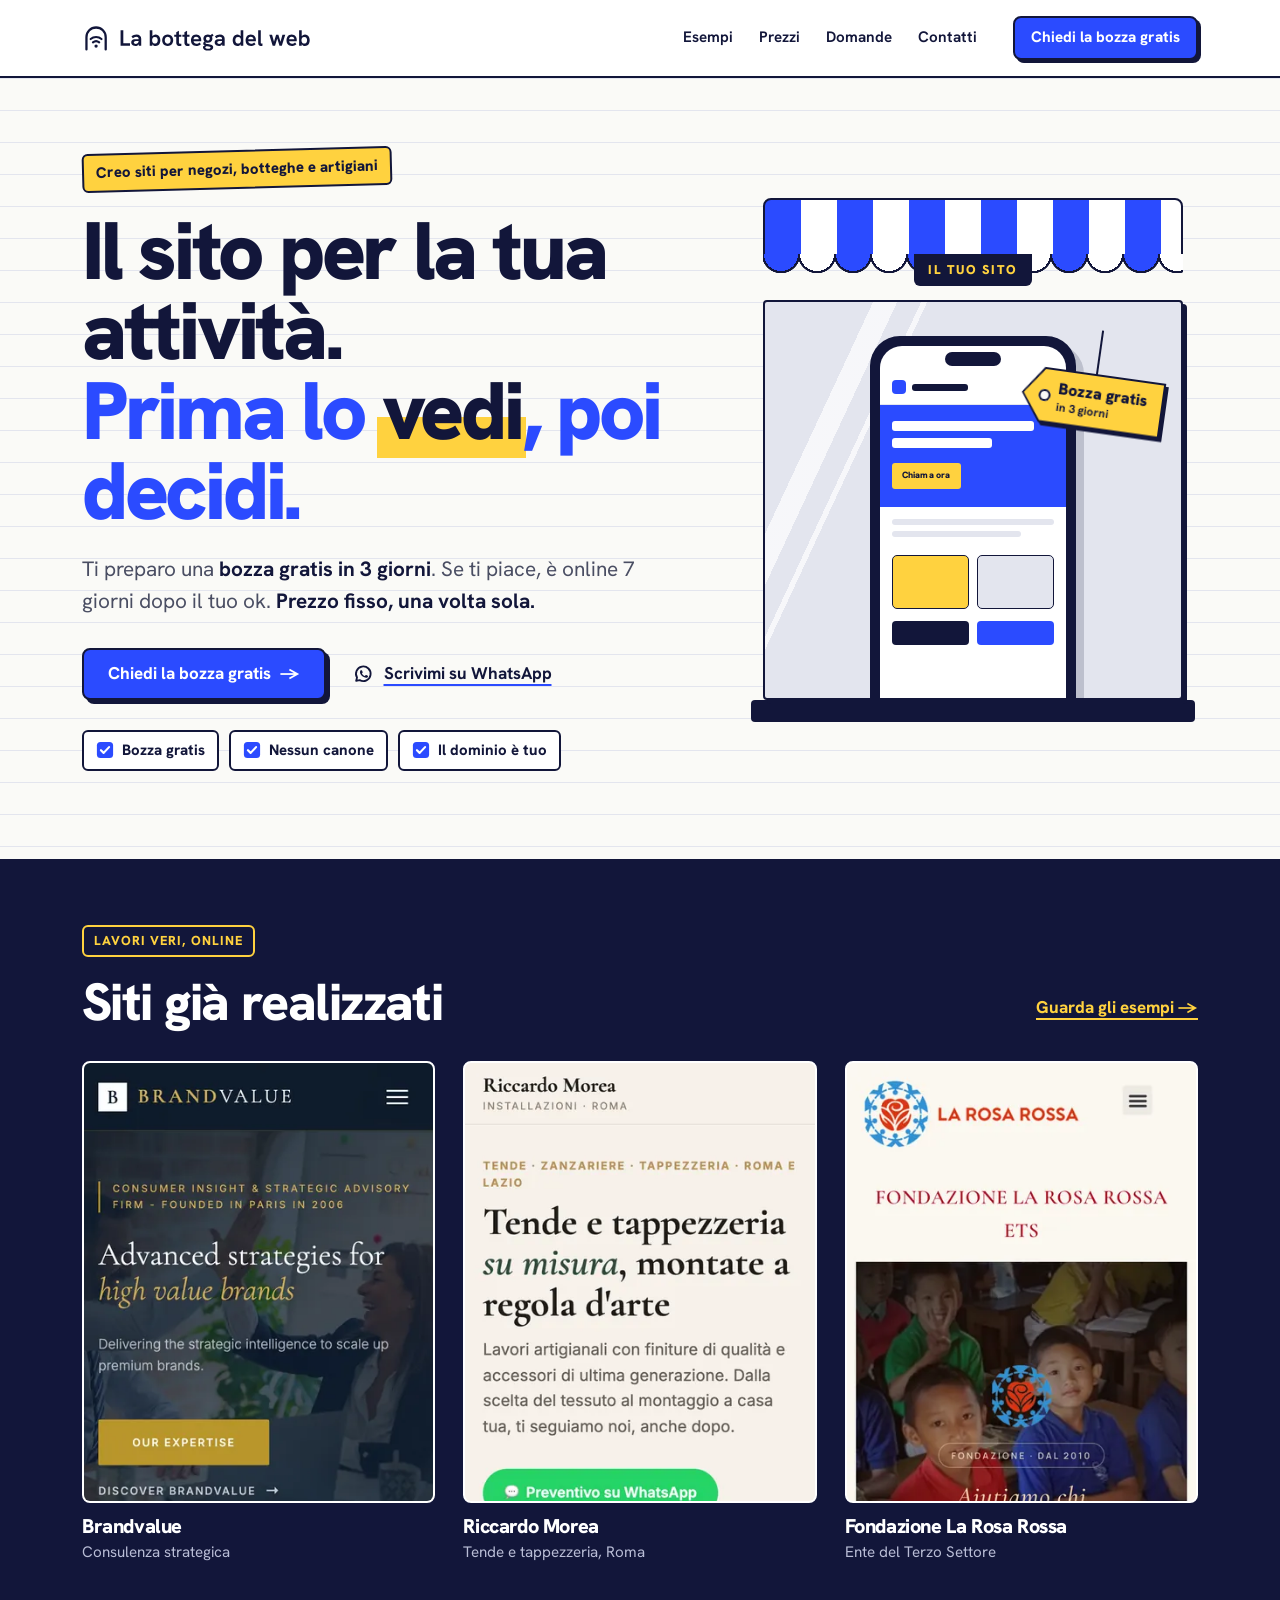
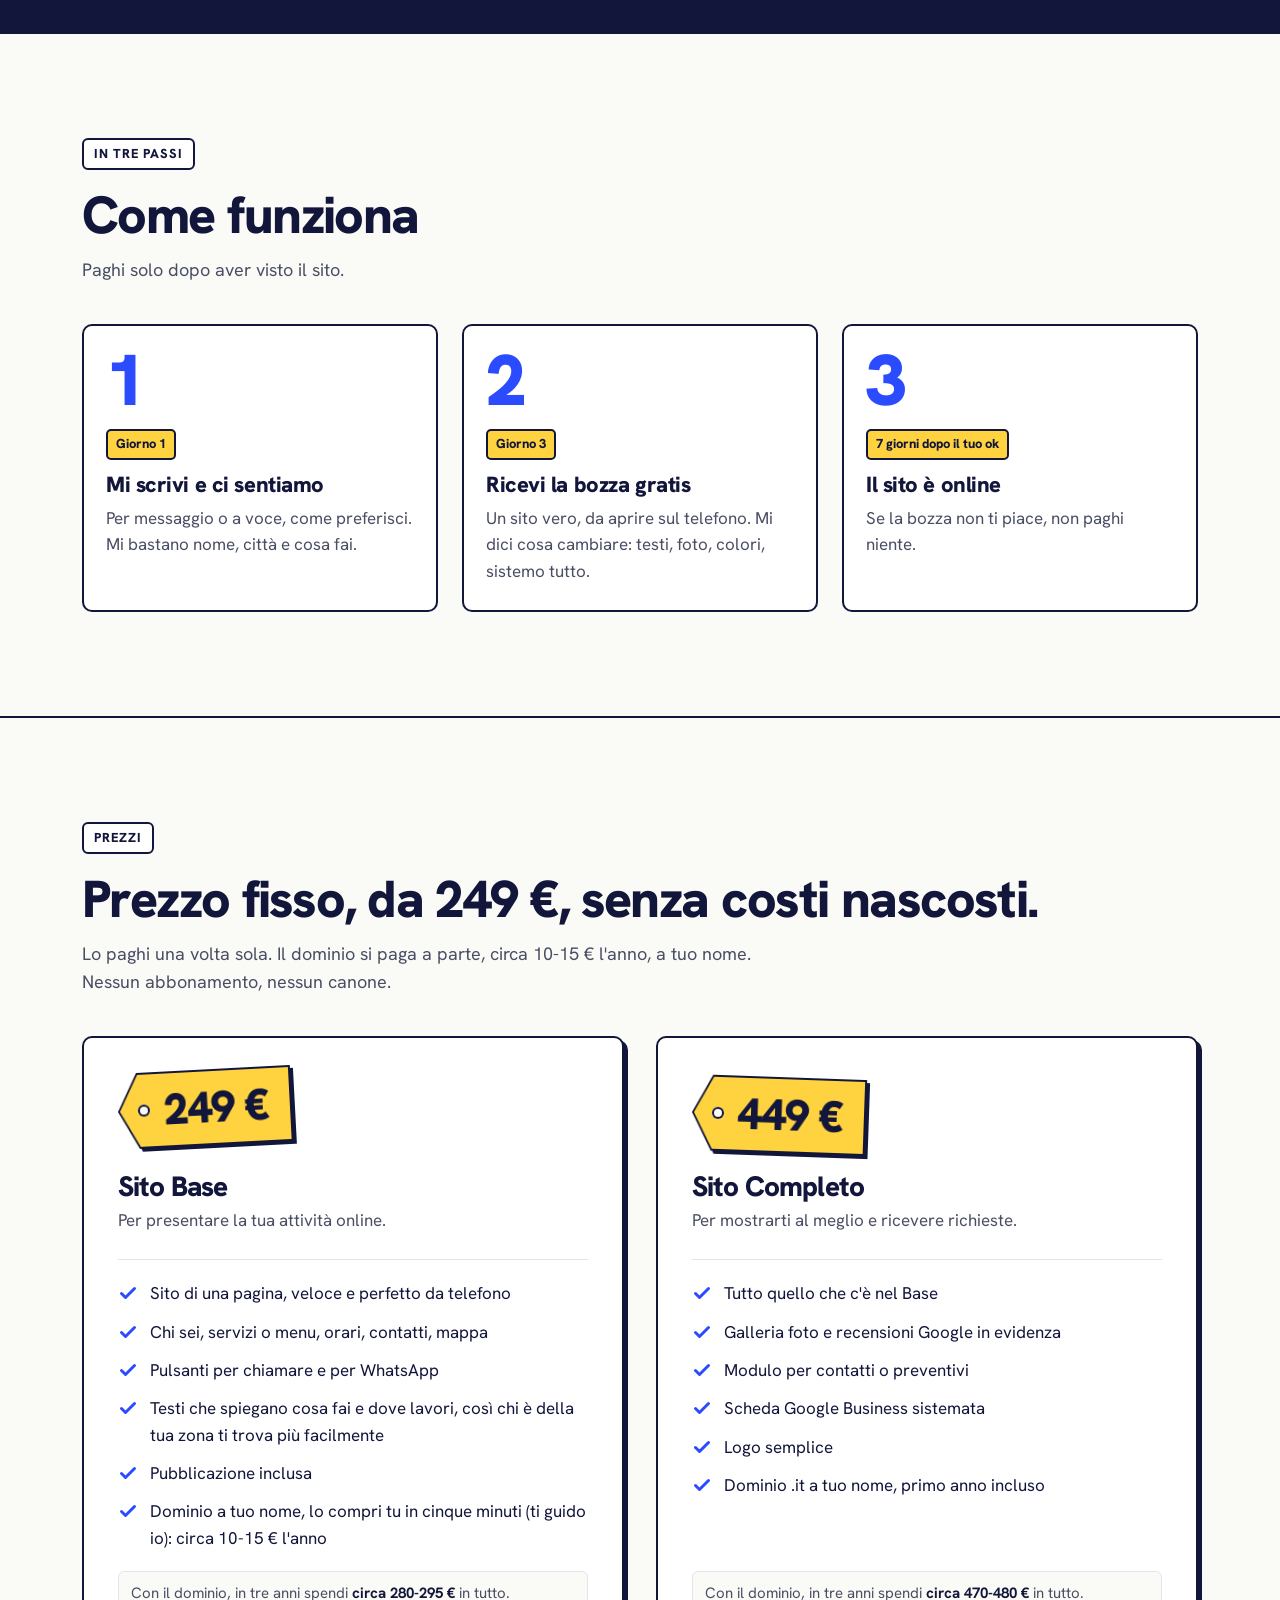
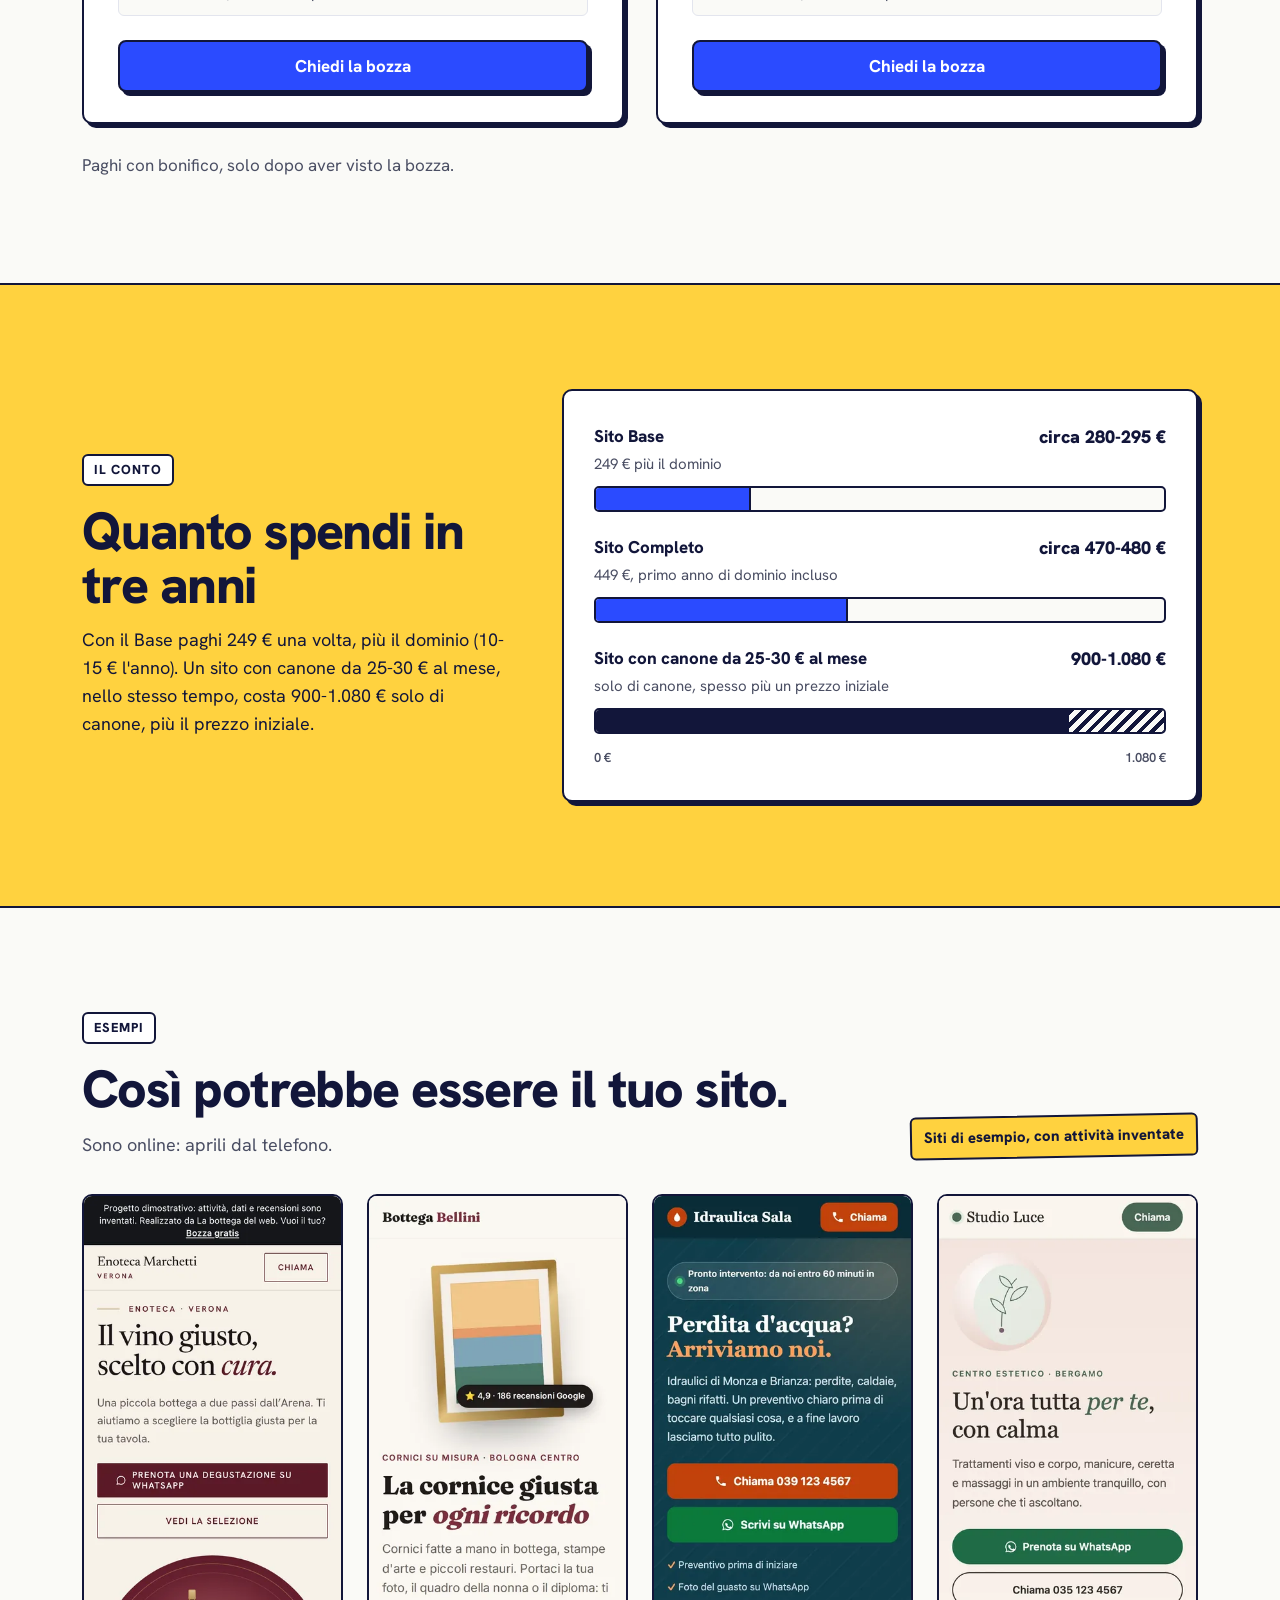
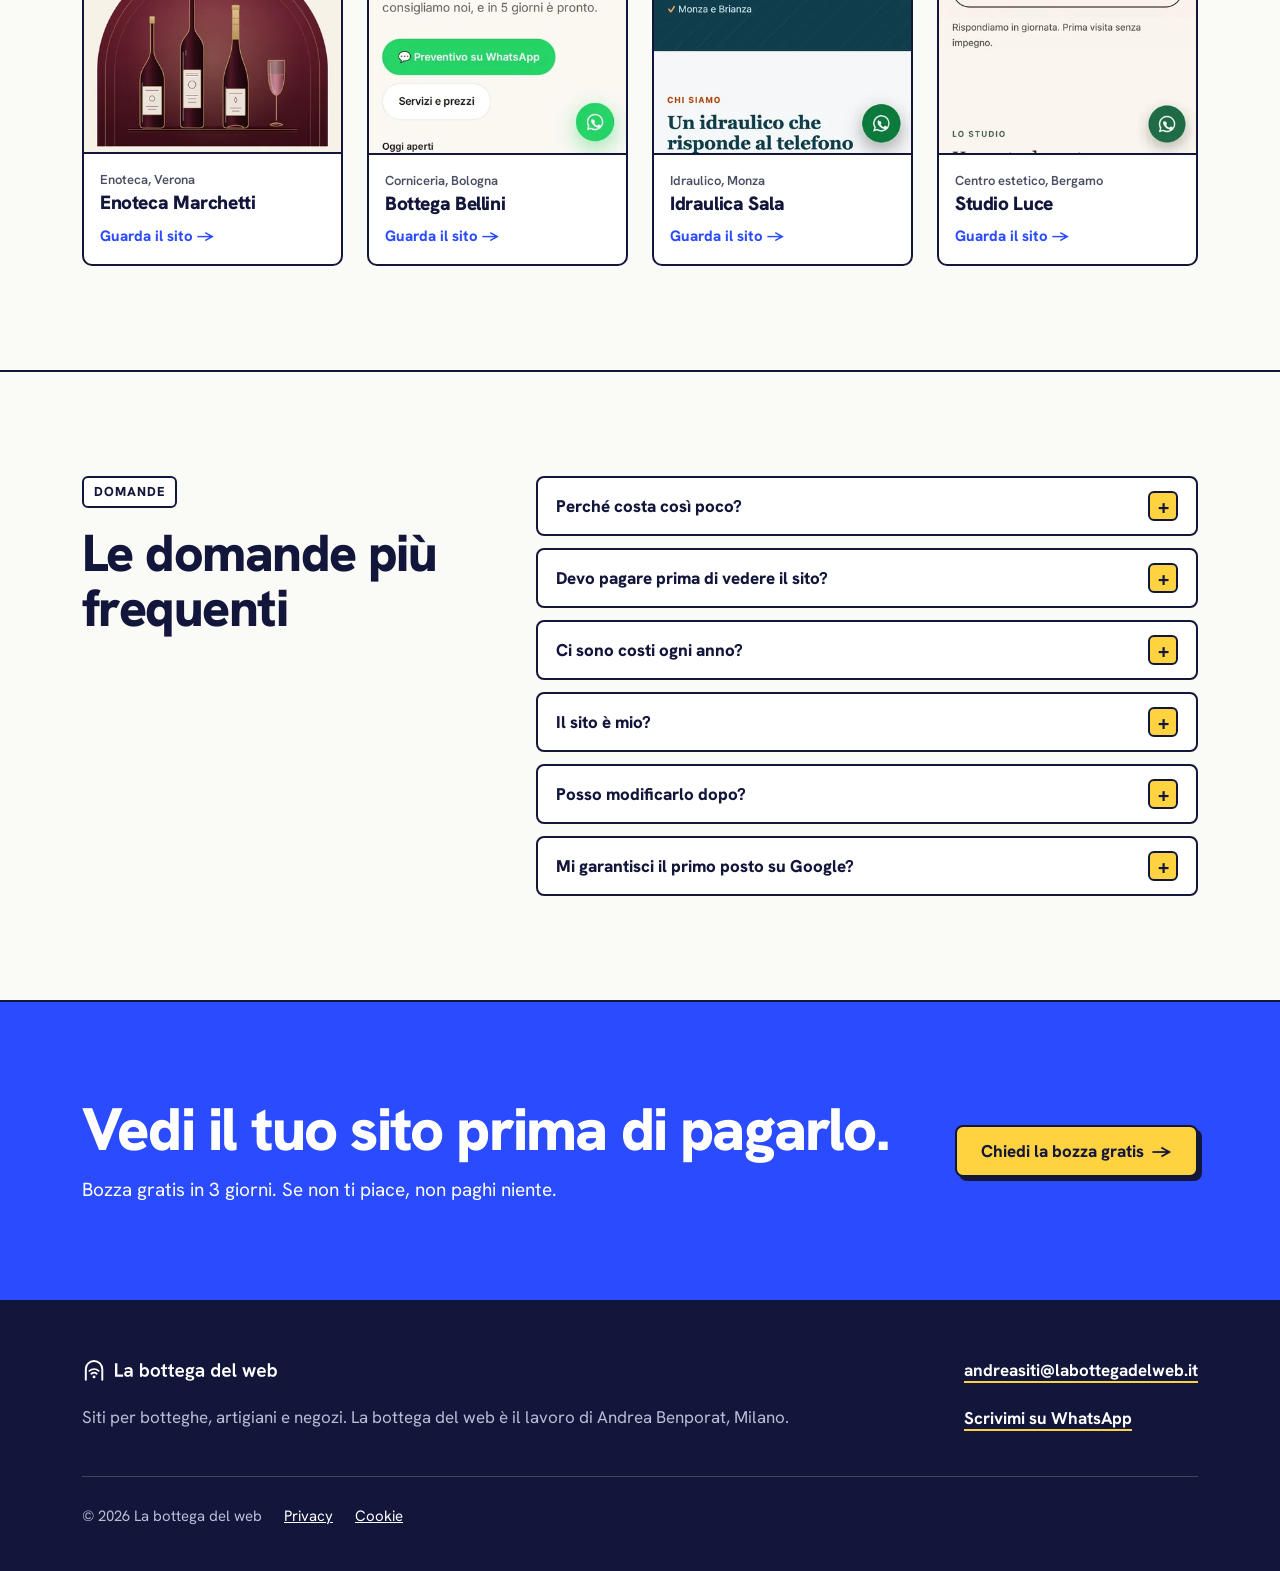
==== index.html @ 2171a69f "Bozza nuova grafica" ====
<!doctype html>
<html lang="it">
<head>
<meta charset="utf-8">
<meta name="viewport" content="width=device-width, initial-scale=1">
<title>La bottega del web — bozza nuova grafica</title>
<meta name="robots" content="noindex, nofollow">
<meta name="description" content="Un sito semplice per la tua attività. Bozza gratis in 3 giorni, prezzo fisso, nessun abbonamento. Lo vedi prima di pagare.">
<meta name="theme-color" content="#12163A">
<link rel="icon" href="img/favicon.svg" type="image/svg+xml">
<link rel="preload" href="assets/font/HankenGrotesk-var.woff2" as="font" type="font/woff2" crossorigin>
<!-- ANALYTICS: qui va lo script di Cloudflare Web Analytics (token da creare nel pannello Cloudflare) -->
<style>
@font-face{font-family:"Hanken Grotesk";src:url("assets/font/HankenGrotesk-var.woff2") format("woff2");font-weight:100 900;font-style:normal;font-display:swap}
:root{
  --carta:#FAFAF7;
  --bianco:#FFFFFF;
  --inchiostro:#12163A;
  --cobalto:#2B4BFF;
  --giallo:#FFD23F;
  --grigio:#4A4E63;
  --linee:#E3E5EE;
  --su-scuro:#B9BDD6;
  --r:8px;
  --bordo:2px solid var(--inchiostro);
  --ombra:4px 4px 0 var(--inchiostro);
  --gutter:16px;
}
*,*::before,*::after{box-sizing:border-box}
html{-webkit-text-size-adjust:100%;scroll-behavior:smooth;scroll-padding-top:120px}
body{margin:0;background:var(--carta);color:var(--inchiostro);font-family:"Hanken Grotesk",system-ui,-apple-system,"Segoe UI",Roboto,Arial,sans-serif;font-size:1.0625rem;line-height:1.55;overflow-wrap:break-word}
img{max-width:100%;display:block;height:auto}
a{color:inherit}
h1,h2,h3{margin:0;line-height:1.04;letter-spacing:-.03em;font-weight:850}
p{margin:0}
.wrap{max-width:1180px;margin:0 auto;padding:0 var(--gutter)}
@media (min-width:768px){:root{--gutter:32px}}
:focus-visible{outline:3px solid var(--cobalto);outline-offset:3px;border-radius:4px}
.scuro :focus-visible,.cobalto :focus-visible,.piede :focus-visible{outline-color:var(--giallo)}
.sr{position:absolute;width:1px;height:1px;padding:0;margin:-1px;overflow:hidden;clip:rect(0 0 0 0);white-space:nowrap;border:0}
.skip{position:absolute;left:-999px;top:8px;background:var(--inchiostro);color:var(--bianco);padding:10px 14px;z-index:20;border-radius:var(--r)}
.skip:focus{left:8px}

/* Pulsanti */
.btn{display:inline-flex;align-items:center;justify-content:center;gap:.5em;min-height:52px;padding:0 24px;border:var(--bordo);border-radius:var(--r);background:var(--cobalto);color:var(--bianco);font:inherit;font-weight:750;font-size:1.0625rem;text-decoration:none;box-shadow:var(--ombra);transition:transform .12s ease,box-shadow .12s ease;white-space:nowrap}
.btn:hover{transform:translate(-2px,-2px);box-shadow:6px 6px 0 var(--inchiostro)}
.btn:active{transform:translate(3px,3px);box-shadow:1px 1px 0 var(--inchiostro)}
.btn-giallo{background:var(--giallo);color:var(--inchiostro)}
.btn-pieno{width:100%}
.btn-piccolo{min-height:44px;padding:0 16px;font-size:.95rem;box-shadow:3px 3px 0 var(--inchiostro)}
.freccia{font-weight:800}
.link-wa{display:inline-flex;align-items:center;gap:10px;min-height:48px;font-weight:700;text-decoration:underline;text-decoration-thickness:2px;text-underline-offset:5px;text-decoration-color:var(--cobalto)}
.link-wa:hover{text-decoration-color:var(--inchiostro)}
.ico-wa{width:22px;height:22px;flex:none}

/* Etichette sezione */
.et{display:inline-block;font-size:.8125rem;font-weight:800;letter-spacing:.08em;text-transform:uppercase;border:var(--bordo);border-radius:6px;padding:4px 10px;background:var(--bianco);margin-bottom:18px}
.scuro .et{background:transparent;border-color:var(--giallo);color:var(--giallo)}
.h2{font-size:clamp(2rem,4.6vw,3.25rem)}
.sub{margin-top:14px;color:var(--grigio);font-size:1.125rem;max-width:40em}
.sez{padding:72px 0}
@media (min-width:768px){.sez{padding:104px 0}}
.testa-sez{margin-bottom:40px}

/* Barra */
.barra{position:sticky;top:0;z-index:10;background:var(--bianco);border-bottom:var(--bordo)}
.barra-in{display:flex;align-items:center;gap:12px;min-height:64px}
.logo{display:inline-flex;align-items:center;flex:none;min-height:44px}
.logo img{height:22px;width:auto}
.voci{display:none}
.barra .btn{margin-left:auto}
.corto{display:inline}.lungo{display:none}
.voci-tel{display:flex;justify-content:space-between;border-top:1px solid var(--linee);padding:0 var(--gutter)}
.voci-tel a,.voci a{display:inline-flex;align-items:center;min-height:44px;text-decoration:none;font-weight:650;font-size:.95rem}
.voci-tel a:hover,.voci a:hover{text-decoration:underline;text-decoration-thickness:2px;text-underline-offset:5px}
@media (min-width:420px){.corto{display:none}.lungo{display:inline}}
@media (min-width:900px){
  .barra-in{min-height:76px;gap:28px}
  .logo img{height:28px}
  .voci{display:flex;gap:26px;margin-left:auto}
  .barra .btn{margin-left:8px}
  .voci-tel{display:none}
}

/* Hero */
.hero{padding:44px 0 64px;border-bottom:var(--bordo);background:
  linear-gradient(var(--linee) 1px,transparent 1px) 0 0/100% 32px,var(--carta)}
.hero-g{display:grid;gap:48px;align-items:center}
@media (min-width:960px){.hero{padding:72px 0 88px}.hero-g{grid-template-columns:1.15fr .85fr;gap:56px}}
.occhiello{display:inline-block;background:var(--giallo);border:var(--bordo);border-radius:6px;padding:6px 12px;font-weight:800;font-size:.9375rem;transform:rotate(-1.5deg);margin-bottom:22px}
.h1{font-size:clamp(2.6rem,7.4vw,5.1rem);font-weight:900;letter-spacing:-.04em;line-height:.98}
.h1 .riga{display:block}
.h1 .riga2{color:var(--cobalto)}
mark{background:linear-gradient(transparent 56%,var(--giallo) 56%,var(--giallo) 94%,transparent 94%);color:inherit;padding:0 .06em;margin:0 -.06em}
.riga2 mark{color:var(--inchiostro)}
.lead{margin-top:22px;font-size:clamp(1.125rem,1.9vw,1.3rem);color:var(--grigio);max-width:32em}
.lead b{color:var(--inchiostro)}
.azioni{display:flex;flex-wrap:wrap;align-items:center;gap:14px 26px;margin-top:30px}
.garanzie{list-style:none;margin:30px 0 0;padding:0;display:flex;flex-wrap:wrap;gap:10px}
.garanzie li{display:inline-flex;align-items:center;gap:8px;background:var(--bianco);border:var(--bordo);border-radius:6px;padding:7px 12px;font-weight:750;font-size:.9375rem}
.garanzie svg{width:18px;height:18px;flex:none}
@media (max-width:479px){.azioni .btn{width:100%}.azioni{gap:6px}}

/* Vetrina disegnata */
.vetrina{position:relative;max-width:420px;width:100%;margin:0 auto}
.tenda{position:relative;height:58px;border:var(--bordo);border-radius:var(--r) var(--r) 0 0;background:repeating-linear-gradient(90deg,var(--cobalto) 0 36px,var(--bianco) 36px 72px)}
.tenda::after{content:"";position:absolute;left:-2px;right:-2px;bottom:-20px;height:20px;background:
  radial-gradient(circle at 18px 0,var(--cobalto) 17px,var(--inchiostro) 17px 19px,transparent 19.5px) 0 0/72px 20px repeat-x,
  radial-gradient(circle at 54px 0,var(--bianco) 17px,var(--inchiostro) 17px 19px,transparent 19.5px) 0 0/72px 20px repeat-x}
.insegna{display:flex;justify-content:center;margin-top:-2px}
.insegna span{background:var(--inchiostro);color:var(--giallo);font-weight:900;letter-spacing:.14em;text-transform:uppercase;font-size:.8rem;padding:6px 14px;border-radius:0 0 6px 6px;position:relative;z-index:1}
.vano{position:relative;margin-top:14px;border:var(--bordo);border-radius:4px;background:
  linear-gradient(115deg,transparent 0 18%,rgba(255,255,255,.7) 18% 22%,transparent 22% 26%,rgba(255,255,255,.7) 26% 27%,transparent 27%),
  var(--linee);padding:34px 0 0;height:400px;overflow:hidden;box-shadow:var(--ombra)}
.telefono{position:relative;margin:0 auto;width:206px;height:420px;background:var(--inchiostro);border-radius:30px;padding:10px;box-shadow:8px 8px 0 rgba(18,22,58,.18)}
.telefono::before{content:"";position:absolute;top:16px;left:50%;width:56px;height:14px;margin-left:-28px;border-radius:10px;background:var(--inchiostro);z-index:2}
.schermo{height:100%;border-radius:22px;background:var(--bianco);overflow:hidden;display:flex;flex-direction:column}
.ms-barra{display:flex;align-items:center;gap:6px;padding:34px 12px 10px;border-bottom:1.5px solid var(--linee)}
.ms-barra i{width:14px;height:14px;border-radius:4px;background:var(--cobalto)}
.ms-barra b{width:56px;height:7px;border-radius:3px;background:var(--inchiostro)}
.ms-barra em{margin-left:auto;width:18px;height:3px;background:var(--inchiostro);box-shadow:0 5px 0 var(--inchiostro)}
.ms-hero{background:var(--cobalto);padding:16px 12px 18px}
.ms-hero b{display:block;height:10px;border-radius:3px;background:var(--bianco);margin-bottom:7px;width:88%}
.ms-hero b+b{width:62%}
.ms-hero span{display:inline-block;margin-top:8px;padding:6px 10px;background:var(--giallo);color:var(--inchiostro);font-size:9px;font-weight:850;border-radius:3px;letter-spacing:.02em}
.ms-righe{padding:12px}
.ms-righe s{display:block;height:6px;border-radius:3px;background:var(--linee);margin-bottom:6px;text-decoration:none}
.ms-righe s:nth-child(2){width:80%}
.ms-schede{display:grid;grid-template-columns:1fr 1fr;gap:8px;padding:0 12px}
.ms-schede i{height:54px;border-radius:5px;background:var(--linee);border:1.5px solid var(--inchiostro)}
.ms-schede i:first-child{background:var(--giallo)}
.ms-tasti{display:grid;grid-template-columns:1fr 1fr;gap:8px;padding:12px}
.ms-tasti i{height:24px;border-radius:4px;background:var(--inchiostro)}
.ms-tasti i+i{background:var(--cobalto)}
.cartellino{position:absolute;right:14px;top:72px;transform:rotate(8deg);transform-origin:top center}
.cartellino::before{content:"";position:absolute;left:50%;top:-44px;height:48px;border-left:2px solid var(--inchiostro)}
.banco{height:22px;margin:0 -12px;background:var(--inchiostro);border-radius:4px}
@media (max-width:959px){.vetrina{max-width:340px}.vano{height:330px;padding-top:28px}.telefono{width:184px;height:380px}.tenda{height:48px}}

/* Cartellino del prezzo: contorno inchiostro (esterno) + carta gialla (interno), foro a sinistra */
.tag-w{display:inline-block;filter:drop-shadow(3px 3px 0 var(--inchiostro))}
.tag{display:inline-block;margin:0;background:var(--inchiostro);padding:2px;clip-path:polygon(20px 0,100% 0,100% 100%,20px 100%,0 50%)}
.tag>span{position:relative;display:flex;flex-direction:column;align-items:flex-start;gap:4px;background:var(--giallo);color:var(--inchiostro);font-weight:900;line-height:1;padding:12px 18px 12px 38px;clip-path:polygon(19px 0,100% 0,100% 100%,19px 100%,0 50%)}
.tag>span::before{content:"";position:absolute;left:15px;top:50%;width:12px;height:12px;margin-top:-6px;border-radius:50%;background:var(--carta);box-shadow:inset 0 0 0 2px var(--inchiostro)}
.tag small{font-size:.72rem;font-weight:700}
.cartellino .tag>span{font-size:1rem;padding:10px 14px 10px 34px}

/* Lavori reali */
.scuro{background:var(--inchiostro);color:var(--bianco)}
.scuro .sub{color:var(--su-scuro)}
.prova{padding:64px 0 72px}
.prova-testa{display:flex;flex-wrap:wrap;align-items:end;justify-content:space-between;gap:12px 24px;margin-bottom:32px}
.lavori{list-style:none;margin:0;padding:0;display:grid;grid-template-columns:repeat(3,minmax(0,1fr));gap:12px}
@media (min-width:768px){.lavori{gap:28px}}
.lavoro .cornice{border:2px solid var(--bianco);border-radius:var(--r);overflow:hidden;aspect-ratio:4/5;background:var(--bianco)}
.lavoro img{width:100%;height:100%;object-fit:cover;object-position:top}
.lavoro h3{margin-top:12px;font-size:clamp(.95rem,2vw,1.25rem);letter-spacing:-.02em;line-height:1.15}
.lavoro p{color:var(--su-scuro);font-size:clamp(.8rem,1.5vw,.95rem);margin-top:4px;line-height:1.35}
.link-giallo{display:inline-flex;align-items:center;min-height:44px;color:var(--giallo);font-weight:750;text-decoration:underline;text-decoration-thickness:2px;text-underline-offset:5px}

/* Come funziona */
.passi{list-style:none;margin:0;padding:0;display:grid;gap:20px;counter-reset:p}
@media (min-width:860px){.passi{grid-template-columns:repeat(3,1fr);gap:24px}}
.passo{background:var(--bianco);border:var(--bordo);border-radius:10px;padding:24px 22px 26px;position:relative}
.passo .num{display:block;font-size:4.5rem;font-weight:900;line-height:.85;letter-spacing:-.05em;color:var(--cobalto);margin-bottom:18px}
.passo .quando{display:inline-block;background:var(--giallo);border:var(--bordo);border-radius:5px;font-size:.8125rem;font-weight:800;padding:3px 8px;margin-bottom:12px}
.passo h3{font-size:1.375rem;letter-spacing:-.02em;line-height:1.15}
.passo p{margin-top:8px;color:var(--grigio)}

/* Prezzi */
.prezzi{border-top:var(--bordo)}
.pacchetti{display:grid;gap:24px}
@media (min-width:860px){.pacchetti{grid-template-columns:1fr 1fr;gap:32px}}
.pacchetto{background:var(--bianco);border:var(--bordo);border-radius:10px;padding:28px 22px 24px;display:flex;flex-direction:column;box-shadow:var(--ombra)}
@media (min-width:768px){.pacchetto{padding:36px 34px 30px}}
.pacchetto-testa{display:flex;flex-direction:column-reverse;align-items:flex-start;gap:22px}
.pacchetto h3{font-size:1.75rem}
.pacchetto .per{color:var(--grigio);margin-top:6px}
.pacchetto .tag-w{margin:0;transform:rotate(-3deg);transform-origin:left center}
.pacchetto .tag>span{font-size:clamp(2.25rem,4vw,2.75rem);letter-spacing:-.03em;padding:14px 22px 14px 44px}
.pacchetto .tag>span::before{left:18px}
.pacchetto:nth-child(2) .tag-w{transform:rotate(2deg)}
.voci-pac{list-style:none;margin:26px 0 0;padding:20px 0 0;border-top:1px solid var(--linee);display:grid;gap:12px;flex:1;align-content:start}
.voci-pac li{display:flex;gap:12px;align-items:flex-start}
.voci-pac svg{flex:none;width:20px;height:20px;margin-top:3px}
.nota{margin-top:20px;font-size:.9375rem;color:var(--grigio);background:var(--carta);border:1px solid var(--linee);border-radius:6px;padding:10px 12px}
.nota b{color:var(--inchiostro)}
.pacchetto .btn{margin-top:24px}
.sotto-prezzi{margin-top:28px;color:var(--grigio)}

/* Tre anni */
.giallo{background:var(--giallo);border-top:var(--bordo);border-bottom:var(--bordo)}
.giallo .sub{color:var(--inchiostro)}
.giallo .et{background:var(--bianco)}
.conto-g{display:grid;gap:36px}
@media (min-width:960px){.conto-g{grid-template-columns:.8fr 1.2fr;gap:56px;align-items:center}}
.barre{list-style:none;margin:0;padding:24px 20px;display:grid;gap:22px;background:var(--bianco);border:var(--bordo);border-radius:10px;box-shadow:var(--ombra)}
@media (min-width:768px){.barre{padding:32px 30px}}
.barra-r .etich{display:flex;flex-wrap:wrap;justify-content:space-between;gap:2px 12px;font-weight:800}
.barra-r .cifra{font-weight:900;font-size:1.125rem;white-space:nowrap}
.barra-r .det{display:block;color:var(--grigio);font-size:.9375rem;margin-top:2px}
.pista{margin-top:10px;height:26px;border:var(--bordo);border-radius:5px;background:var(--carta);overflow:hidden;display:flex}
.pieno{height:100%;background:var(--cobalto);border-right:2px solid var(--inchiostro)}
.canone .pieno{background:var(--inchiostro);border-right:0}
.forse{height:100%;background:repeating-linear-gradient(135deg,var(--inchiostro) 0 4px,var(--carta) 4px 9px)}
.scala{display:flex;justify-content:space-between;color:var(--grigio);font-size:.8125rem;margin-top:-8px;font-weight:600}

/* Esempi */
.esempi-testa{display:flex;flex-wrap:wrap;align-items:end;justify-content:space-between;gap:16px 24px;margin-bottom:36px}
.avviso{display:inline-flex;align-items:center;gap:8px;background:var(--giallo);border:var(--bordo);border-radius:6px;padding:8px 12px;font-weight:800;font-size:.9375rem;transform:rotate(-1deg)}
.demo{list-style:none;margin:0;padding:0;display:grid;grid-template-columns:repeat(2,minmax(0,1fr));gap:14px}
@media (min-width:900px){.demo{grid-template-columns:repeat(4,minmax(0,1fr));gap:24px}}
.demo a{display:flex;flex-direction:column;height:100%;text-decoration:none;background:var(--bianco);border:var(--bordo);border-radius:10px;overflow:hidden;transition:transform .12s ease,box-shadow .12s ease}
.demo a:hover{transform:translate(-2px,-2px);box-shadow:var(--ombra)}
.demo .foto{aspect-ratio:3/4;border-bottom:var(--bordo);background:var(--linee)}
.demo img{width:100%;height:100%;object-fit:cover;object-position:top}
.demo .testo{padding:12px 12px 14px;display:flex;flex-direction:column;gap:2px;flex:1}
@media (min-width:768px){.demo .testo{padding:16px}}
.demo .cat{font-size:.8125rem;color:var(--grigio);font-weight:600}
.demo h3{font-size:clamp(1rem,1.8vw,1.2rem);letter-spacing:-.02em;line-height:1.15}
.demo .vai{margin-top:auto;padding-top:8px;color:var(--cobalto);font-weight:750;font-size:.9375rem}

/* Domande */
.domande-sez{border-top:var(--bordo)}
.dom-g{display:grid;gap:32px}
@media (min-width:960px){.dom-g{grid-template-columns:.75fr 1.25fr;gap:56px;align-items:start}}
.domande{display:grid;gap:12px}
details{background:var(--bianco);border:var(--bordo);border-radius:var(--r)}
summary{list-style:none;cursor:pointer;display:flex;justify-content:space-between;align-items:center;gap:16px;min-height:56px;padding:12px 18px;font-weight:800;font-size:1.0625rem}
summary::-webkit-details-marker{display:none}
summary::after{content:"+";flex:none;display:grid;place-items:center;width:30px;height:30px;border:var(--bordo);border-radius:6px;font-weight:800;font-size:1.25rem;line-height:1;background:var(--giallo)}
details[open] summary::after{content:"\2212";background:var(--cobalto);color:var(--bianco)}
details p{padding:0 18px 18px;color:var(--grigio);max-width:40em}

/* Chiusura */
.cobalto{background:var(--cobalto);color:var(--bianco);border-top:var(--bordo)}
.chiusura{display:grid;gap:28px;align-items:center;padding-top:72px;padding-bottom:72px}
@media (min-width:860px){.chiusura{grid-template-columns:1fr auto;padding-top:96px;padding-bottom:96px}}
.chiusura .h2{font-size:clamp(2.2rem,5.4vw,3.75rem)}
.chiusura p{margin-top:14px;font-size:1.1875rem}

/* Piè di pagina */
.piede{background:var(--inchiostro);color:var(--bianco);padding:48px 0 32px}
.piede-g{display:grid;gap:28px}
@media (min-width:768px){.piede-g{grid-template-columns:1fr auto;align-items:start}}
.piede .logo img{height:24px}
.piede p{color:var(--su-scuro);margin-top:12px}
.piede a{color:var(--bianco)}
.contatti-p{display:flex;flex-direction:column;gap:4px}
.contatti-p a{display:inline-flex;align-items:center;gap:10px;min-height:44px;font-weight:700;text-decoration:underline;text-decoration-thickness:2px;text-underline-offset:5px;text-decoration-color:var(--giallo)}
.piede-riga{display:flex;flex-wrap:wrap;gap:4px 22px;align-items:center;margin-top:36px;padding-top:18px;border-top:1px solid rgba(255,255,255,.2);color:var(--su-scuro);font-size:.9375rem}
.piede-riga a{display:inline-flex;align-items:center;min-height:44px}

@media (prefers-reduced-motion:reduce){
  html{scroll-behavior:auto}
  *,*::before,*::after{transition:none!important;animation:none!important}
  .btn:hover,.demo a:hover{transform:none}
}
</style>
</head>
<body>
<a class="skip" href="#contenuto">Vai al contenuto</a>

<header class="barra">
  <div class="wrap barra-in">
    <a class="logo" href="./"><img src="img/logo.svg" alt="La bottega del web" width="409" height="50"></a>
    <nav class="voci" aria-label="Principale">
      <a href="#esempi">Esempi</a><a href="#prezzi">Prezzi</a><a href="#domande">Domande</a><a href="https://labottegadelweb.it/contatti/">Contatti</a>
    </nav>
    <a class="btn btn-piccolo" href="https://labottegadelweb.it/contatti/" data-evento="cta-bozza-barra"><span class="lungo">Chiedi la bozza gratis</span><span class="corto">Bozza gratis</span></a>
  </div>
  <nav class="voci-tel" aria-label="Principale, da telefono">
    <a href="#esempi">Esempi</a><a href="#prezzi">Prezzi</a><a href="#domande">Domande</a><a href="https://labottegadelweb.it/contatti/">Contatti</a>
  </nav>
</header>

<main id="contenuto">

<section class="hero" aria-labelledby="titolo-hero">
  <div class="wrap hero-g">
    <div>
      <p class="occhiello">Creo siti per negozi, botteghe e artigiani</p>
      <h1 class="h1" id="titolo-hero"><span class="riga">Il sito per la tua attività.</span> <span class="riga riga2">Prima lo <mark>vedi</mark>, poi decidi.</span></h1>
      <p class="lead">Ti preparo una <b>bozza gratis in 3 giorni</b>. Se ti piace, è online 7 giorni dopo il tuo ok. <b>Prezzo fisso, una volta sola.</b></p>
      <div class="azioni">
        <a class="btn" id="cta-hero" href="https://labottegadelweb.it/contatti/" data-evento="cta-bozza-hero">Chiedi la bozza gratis <span class="freccia" aria-hidden="true">→</span></a>
        <a class="link-wa" href="vai/whatsapp/" data-evento="whatsapp-hero"><svg class="ico-wa" viewBox="0 0 24 24" aria-hidden="true"><path fill="none" stroke="currentColor" stroke-width="2" stroke-linejoin="round" d="M4.5 19.5l1-3.6A8 8 0 1 1 8.4 18.7z"/><path fill="currentColor" d="M9.2 8.3c.2-.4.5-.4.7-.4h.5c.2 0 .4 0 .5.4l.7 1.6c.1.2 0 .4-.1.6l-.5.6c-.1.1-.2.3 0 .5.3.6 1.4 1.9 2.8 2.5.2.1.4.1.5-.1l.7-.8c.2-.2.4-.2.6-.1l1.6.8c.2.1.3.2.3.4 0 .6-.3 1.4-1 1.7-.7.3-1.9.4-3.7-.6-2.2-1.2-3.5-3.4-3.8-4-.4-.9-.4-1.9.2-3.1z"/></svg>Scrivimi su WhatsApp</a>
      </div>
      <ul class="garanzie" id="prova-hero" aria-label="Le garanzie">
        <li><svg viewBox="0 0 20 20" aria-hidden="true"><rect x="1" y="1" width="18" height="18" rx="4" fill="#2B4BFF"/><path d="M5.5 10.2l3 3 6-6.4" fill="none" stroke="#fff" stroke-width="2.4" stroke-linecap="round" stroke-linejoin="round"/></svg>Bozza gratis</li>
        <li><svg viewBox="0 0 20 20" aria-hidden="true"><rect x="1" y="1" width="18" height="18" rx="4" fill="#2B4BFF"/><path d="M5.5 10.2l3 3 6-6.4" fill="none" stroke="#fff" stroke-width="2.4" stroke-linecap="round" stroke-linejoin="round"/></svg>Nessun canone</li>
        <li><svg viewBox="0 0 20 20" aria-hidden="true"><rect x="1" y="1" width="18" height="18" rx="4" fill="#2B4BFF"/><path d="M5.5 10.2l3 3 6-6.4" fill="none" stroke="#fff" stroke-width="2.4" stroke-linecap="round" stroke-linejoin="round"/></svg>Il dominio è tuo</li>
      </ul>
    </div>

    <div class="vetrina" role="img" aria-label="Disegno di una vetrina di negozio: dentro c'è un telefono che mostra un piccolo sito, con appeso un cartellino «Bozza gratis»">
      <div class="tenda"></div>
      <div class="insegna"><span>Il tuo sito</span></div>
      <div class="vano">
        <div class="telefono">
          <div class="schermo">
            <div class="ms-barra"><i></i><b></b><em></em></div>
            <div class="ms-hero"><b></b><b></b><span>Chiama ora</span></div>
            <div class="ms-righe"><s></s><s></s></div>
            <div class="ms-schede"><i></i><i></i></div>
            <div class="ms-tasti"><i></i><i></i></div>
          </div>
        </div>
        <div class="cartellino"><span class="tag-w"><span class="tag"><span>Bozza gratis<small>in 3 giorni</small></span></span></span></div>
      </div>
      <div class="banco"></div>
    </div>
  </div>
</section>

<section class="scuro prova" aria-labelledby="titolo-lavori">
  <div class="wrap">
    <div class="prova-testa">
      <div>
        <p class="et">Lavori veri, online</p>
        <h2 class="h2" id="titolo-lavori">Siti già realizzati</h2>
      </div>
      <a class="link-giallo" href="https://labottegadelweb.it/esempi/">Guarda gli esempi <span aria-hidden="true">&nbsp;→</span></a>
    </div>
    <ul class="lavori">
      <li class="lavoro">
        <div class="cornice"><img src="img/ex-brandvalue.webp" srcset="img/ex-brandvalue-400.webp 400w, img/ex-brandvalue.webp 780w" sizes="(max-width:767px) 33vw, 360px" alt="La pagina iniziale del sito di Brandvalue, vista da telefono" width="780" height="1688" loading="lazy"></div>
        <h3>Brandvalue</h3><p>Consulenza strategica</p>
      </li>
      <li class="lavoro">
        <div class="cornice"><img src="img/ex-morea.webp" srcset="img/ex-morea-400.webp 400w, img/ex-morea.webp 780w" sizes="(max-width:767px) 33vw, 360px" alt="La pagina iniziale del sito di Riccardo Morea, tende e tappezzeria a Roma, vista da telefono" width="780" height="1688" loading="lazy"></div>
        <h3>Riccardo Morea</h3><p>Tende e tappezzeria, Roma</p>
      </li>
      <li class="lavoro">
        <div class="cornice"><img src="img/ex-rosarossa.webp" srcset="img/ex-rosarossa-400.webp 400w, img/ex-rosarossa.webp 780w" sizes="(max-width:767px) 33vw, 360px" alt="La pagina iniziale del sito della Fondazione La Rosa Rossa, vista da telefono" width="780" height="1688" loading="lazy"></div>
        <h3>Fondazione La Rosa Rossa</h3><p>Ente del Terzo Settore</p>
      </li>
    </ul>
  </div>
</section>

<section class="sez" id="come" aria-labelledby="titolo-come">
  <div class="wrap">
    <div class="testa-sez">
      <p class="et">In tre passi</p>
      <h2 class="h2" id="titolo-come">Come funziona</h2>
      <p class="sub">Paghi solo dopo aver visto il sito.</p>
    </div>
    <ol class="passi">
      <li class="passo"><span class="num" aria-hidden="true">1</span><span class="quando">Giorno 1</span><h3>Mi scrivi e ci sentiamo</h3><p>Per messaggio o a voce, come preferisci. Mi bastano nome, città e cosa fai.</p></li>
      <li class="passo"><span class="num" aria-hidden="true">2</span><span class="quando">Giorno 3</span><h3>Ricevi la bozza gratis</h3><p>Un sito vero, da aprire sul telefono. Mi dici cosa cambiare: testi, foto, colori, sistemo tutto.</p></li>
      <li class="passo"><span class="num" aria-hidden="true">3</span><span class="quando">7 giorni dopo il tuo ok</span><h3>Il sito è online</h3><p>Se la bozza non ti piace, non paghi niente.</p></li>
    </ol>
  </div>
</section>

<section class="sez prezzi" id="prezzi" aria-labelledby="titolo-prezzi">
  <div class="wrap">
    <div class="testa-sez">
      <p class="et">Prezzi</p>
      <h2 class="h2" id="titolo-prezzi">Prezzo fisso, da 249&nbsp;€, senza costi nascosti.</h2>
      <p class="sub">Lo paghi una volta sola. Il dominio si paga a parte, circa 10-15 € l'anno, a tuo nome. Nessun abbonamento, nessun canone.</p>
    </div>
    <div class="pacchetti">
      <article class="pacchetto" aria-labelledby="p-base">
        <div class="pacchetto-testa">
          <div><h3 id="p-base">Sito Base</h3><p class="per">Per presentare la tua attività online.</p></div>
          <p class="tag-w"><span class="tag"><span><span class="sr">Prezzo: </span>249&nbsp;€</span></span></p>
        </div>
        <ul class="voci-pac">
          <li><svg viewBox="0 0 20 20" aria-hidden="true"><path d="M3.5 10.5l4 4 9-9" fill="none" stroke="#2B4BFF" stroke-width="3" stroke-linecap="round" stroke-linejoin="round"/></svg>Sito di una pagina, veloce e perfetto da telefono</li>
          <li><svg viewBox="0 0 20 20" aria-hidden="true"><path d="M3.5 10.5l4 4 9-9" fill="none" stroke="#2B4BFF" stroke-width="3" stroke-linecap="round" stroke-linejoin="round"/></svg>Chi sei, servizi o menu, orari, contatti, mappa</li>
          <li><svg viewBox="0 0 20 20" aria-hidden="true"><path d="M3.5 10.5l4 4 9-9" fill="none" stroke="#2B4BFF" stroke-width="3" stroke-linecap="round" stroke-linejoin="round"/></svg>Pulsanti per chiamare e per WhatsApp</li>
          <li><svg viewBox="0 0 20 20" aria-hidden="true"><path d="M3.5 10.5l4 4 9-9" fill="none" stroke="#2B4BFF" stroke-width="3" stroke-linecap="round" stroke-linejoin="round"/></svg>Testi che spiegano cosa fai e dove lavori, così chi è della tua zona ti trova più facilmente</li>
          <li><svg viewBox="0 0 20 20" aria-hidden="true"><path d="M3.5 10.5l4 4 9-9" fill="none" stroke="#2B4BFF" stroke-width="3" stroke-linecap="round" stroke-linejoin="round"/></svg>Pubblicazione inclusa</li>
          <li><svg viewBox="0 0 20 20" aria-hidden="true"><path d="M3.5 10.5l4 4 9-9" fill="none" stroke="#2B4BFF" stroke-width="3" stroke-linecap="round" stroke-linejoin="round"/></svg>Dominio a tuo nome, lo compri tu in cinque minuti (ti guido io): circa 10-15 € l'anno</li>
        </ul>
        <p class="nota">Con il dominio, in tre anni spendi <b>circa 280-295 €</b> in tutto.</p>
        <a class="btn btn-pieno" href="https://labottegadelweb.it/contatti/" data-evento="cta-bozza-prezzi-base">Chiedi la bozza</a>
      </article>
      <article class="pacchetto" aria-labelledby="p-completo">
        <div class="pacchetto-testa">
          <div><h3 id="p-completo">Sito Completo</h3><p class="per">Per mostrarti al meglio e ricevere richieste.</p></div>
          <p class="tag-w"><span class="tag"><span><span class="sr">Prezzo: </span>449&nbsp;€</span></span></p>
        </div>
        <ul class="voci-pac">
          <li><svg viewBox="0 0 20 20" aria-hidden="true"><path d="M3.5 10.5l4 4 9-9" fill="none" stroke="#2B4BFF" stroke-width="3" stroke-linecap="round" stroke-linejoin="round"/></svg>Tutto quello che c'è nel Base</li>
          <li><svg viewBox="0 0 20 20" aria-hidden="true"><path d="M3.5 10.5l4 4 9-9" fill="none" stroke="#2B4BFF" stroke-width="3" stroke-linecap="round" stroke-linejoin="round"/></svg>Galleria foto e recensioni Google in evidenza</li>
          <li><svg viewBox="0 0 20 20" aria-hidden="true"><path d="M3.5 10.5l4 4 9-9" fill="none" stroke="#2B4BFF" stroke-width="3" stroke-linecap="round" stroke-linejoin="round"/></svg>Modulo per contatti o preventivi</li>
          <li><svg viewBox="0 0 20 20" aria-hidden="true"><path d="M3.5 10.5l4 4 9-9" fill="none" stroke="#2B4BFF" stroke-width="3" stroke-linecap="round" stroke-linejoin="round"/></svg>Scheda Google Business sistemata</li>
          <li><svg viewBox="0 0 20 20" aria-hidden="true"><path d="M3.5 10.5l4 4 9-9" fill="none" stroke="#2B4BFF" stroke-width="3" stroke-linecap="round" stroke-linejoin="round"/></svg>Logo semplice</li>
          <li><svg viewBox="0 0 20 20" aria-hidden="true"><path d="M3.5 10.5l4 4 9-9" fill="none" stroke="#2B4BFF" stroke-width="3" stroke-linecap="round" stroke-linejoin="round"/></svg>Dominio .it a tuo nome, primo anno incluso</li>
        </ul>
        <p class="nota">Con il dominio, in tre anni spendi <b>circa 470-480 €</b> in tutto.</p>
        <a class="btn btn-pieno" href="https://labottegadelweb.it/contatti/" data-evento="cta-bozza-prezzi-completo">Chiedi la bozza</a>
      </article>
    </div>
    <p class="sotto-prezzi">Paghi con bonifico, solo dopo aver visto la bozza.</p>
  </div>
</section>

<section class="sez giallo" id="tre-anni" aria-labelledby="titolo-anni">
  <div class="wrap conto-g">
    <div>
      <p class="et">Il conto</p>
      <h2 class="h2" id="titolo-anni">Quanto spendi in tre anni</h2>
      <p class="sub">Con il Base paghi 249 € una volta, più il dominio (10-15 € l'anno). Un sito con canone da 25-30 € al mese, nello stesso tempo, costa 900-1.080 € solo di canone, più il prezzo iniziale.</p>
    </div>
    <ul class="barre">
      <li class="barra-r">
        <span class="etich"><span>Sito Base</span><span class="cifra">circa 280-295 €</span></span>
        <span class="det">249 € più il dominio</span>
        <span class="pista" aria-hidden="true"><span class="pieno" style="width:27.3%"></span></span>
      </li>
      <li class="barra-r">
        <span class="etich"><span>Sito Completo</span><span class="cifra">circa 470-480 €</span></span>
        <span class="det">449 €, primo anno di dominio incluso</span>
        <span class="pista" aria-hidden="true"><span class="pieno" style="width:44.4%"></span></span>
      </li>
      <li class="barra-r canone">
        <span class="etich"><span>Sito con canone da 25-30 € al mese</span><span class="cifra">900-1.080 €</span></span>
        <span class="det">solo di canone, spesso più un prezzo iniziale</span>
        <span class="pista" aria-hidden="true"><span class="pieno" style="width:83.3%"></span><span class="forse" style="width:16.7%"></span></span>
      </li>
      <li class="scala" aria-hidden="true"><span>0 €</span><span>1.080 €</span></li>
    </ul>
  </div>
</section>

<section class="sez" id="esempi" aria-labelledby="titolo-esempi">
  <div class="wrap">
    <div class="esempi-testa">
      <div>
        <p class="et">Esempi</p>
        <h2 class="h2" id="titolo-esempi">Così potrebbe essere il tuo sito.</h2>
        <p class="sub">Sono online: aprili dal telefono.</p>
      </div>
      <p class="avviso">Siti di esempio, con attività inventate</p>
    </div>
    <ul class="demo">
      <li><a href="https://benpo-python.github.io/demo-enoteca/"><span class="foto"><img src="img/en-hero.webp" srcset="img/en-hero-400.webp 400w, img/en-hero.webp 780w" sizes="(max-width:899px) 50vw, 270px" alt="Pagina iniziale del sito di esempio Enoteca Marchetti" width="780" height="1688" loading="lazy"></span><span class="testo"><span class="cat">Enoteca, Verona</span><h3>Enoteca Marchetti</h3><span class="vai">Guarda il sito →</span></span></a></li>
      <li><a href="https://benpo-python.github.io/negozio-demo/"><span class="foto"><img src="img/bl-hero.webp" srcset="img/bl-hero-400.webp 400w, img/bl-hero.webp 780w" sizes="(max-width:899px) 50vw, 270px" alt="Pagina iniziale del sito di esempio Bottega Bellini" width="780" height="1688" loading="lazy"></span><span class="testo"><span class="cat">Corniceria, Bologna</span><h3>Bottega Bellini</h3><span class="vai">Guarda il sito →</span></span></a></li>
      <li><a href="https://benpo-python.github.io/demo-idraulico/"><span class="foto"><img src="img/id-hero.webp" srcset="img/id-hero-400.webp 400w, img/id-hero.webp 780w" sizes="(max-width:899px) 50vw, 270px" alt="Pagina iniziale del sito di esempio Idraulica Sala" width="780" height="1688" loading="lazy"></span><span class="testo"><span class="cat">Idraulico, Monza</span><h3>Idraulica Sala</h3><span class="vai">Guarda il sito →</span></span></a></li>
      <li><a href="https://benpo-python.github.io/demo-estetica/"><span class="foto"><img src="img/es-hero.webp" srcset="img/es-hero-400.webp 400w, img/es-hero.webp 780w" sizes="(max-width:899px) 50vw, 270px" alt="Pagina iniziale del sito di esempio Studio Luce" width="780" height="1688" loading="lazy"></span><span class="testo"><span class="cat">Centro estetico, Bergamo</span><h3>Studio Luce</h3><span class="vai">Guarda il sito →</span></span></a></li>
    </ul>
  </div>
</section>

<section class="sez domande-sez" id="domande" aria-labelledby="titolo-domande">
  <div class="wrap dom-g">
    <div>
      <p class="et">Domande</p>
      <h2 class="h2" id="titolo-domande">Le domande più frequenti</h2>
    </div>
    <div class="domande">
      <details><summary>Perché costa così poco?</summary><p>Seguo personalmente ogni sito e faccio solo siti semplici, con un metodo che ripeto ogni volta, senza ufficio né venditori da mantenere. Non devo recuperare il prezzo con un abbonamento: lo paghi una volta e basta.</p></details>
      <details><summary>Devo pagare prima di vedere il sito?</summary><p>No. Prima ricevi la bozza gratis. Paghi solo se ti piace e dai l'ok.</p></details>
      <details><summary>Ci sono costi ogni anno?</summary><p>Solo il dominio, circa 10-15 € l'anno, a tuo nome. Nel Completo il primo anno è incluso. Nessun abbonamento.</p></details>
      <details><summary>Il sito è mio?</summary><p>Sì. Il dominio è intestato a te e il sito è tuo. Non sei legato a me per sempre.</p></details>
      <details><summary>Posso modificarlo dopo?</summary><p>Sì. Ogni modifica, come orari, menu o foto, costa 49 €. La paghi solo quando ti serve.</p></details>
      <details><summary>Mi garantisci il primo posto su Google?</summary><p>No, e diffida di chi te lo promette. Nessuno controlla Google. Io scrivo i testi perché chi cerca la tua attività nella tua zona ti trovi più facilmente.</p></details>
    </div>
  </div>
</section>

<section class="cobalto" aria-labelledby="titolo-chiusura">
  <div class="wrap chiusura">
    <div>
      <h2 class="h2" id="titolo-chiusura">Vedi il tuo sito prima di pagarlo.</h2>
      <p>Bozza gratis in 3 giorni. Se non ti piace, non paghi niente.</p>
    </div>
    <a class="btn btn-giallo" href="https://labottegadelweb.it/contatti/" data-evento="cta-bozza-chiusura">Chiedi la bozza gratis <span class="freccia" aria-hidden="true">→</span></a>
  </div>
</section>

</main>

<footer class="piede">
  <div class="wrap">
    <div class="piede-g">
      <div>
        <a class="logo" href="./"><img src="img/logo-bianco.svg" alt="La bottega del web" width="409" height="50"></a>
        <p>Siti per botteghe, artigiani e negozi. La bottega del web è il lavoro di Andrea Benporat, Milano.</p>
      </div>
      <div class="contatti-p">
        <a href="mailto:andreasiti@labottegadelweb.it">andreasiti@labottegadelweb.it</a>
        <a href="vai/whatsapp/" data-evento="whatsapp-footer">Scrivimi su WhatsApp</a>
      </div>
    </div>
    <div class="piede-riga"><span>© 2026 La bottega del web</span><a href="https://labottegadelweb.it/privacy/">Privacy</a><a href="https://labottegadelweb.it/cookie/">Cookie</a></div>
  </div>
</footer>
</body>
</html>
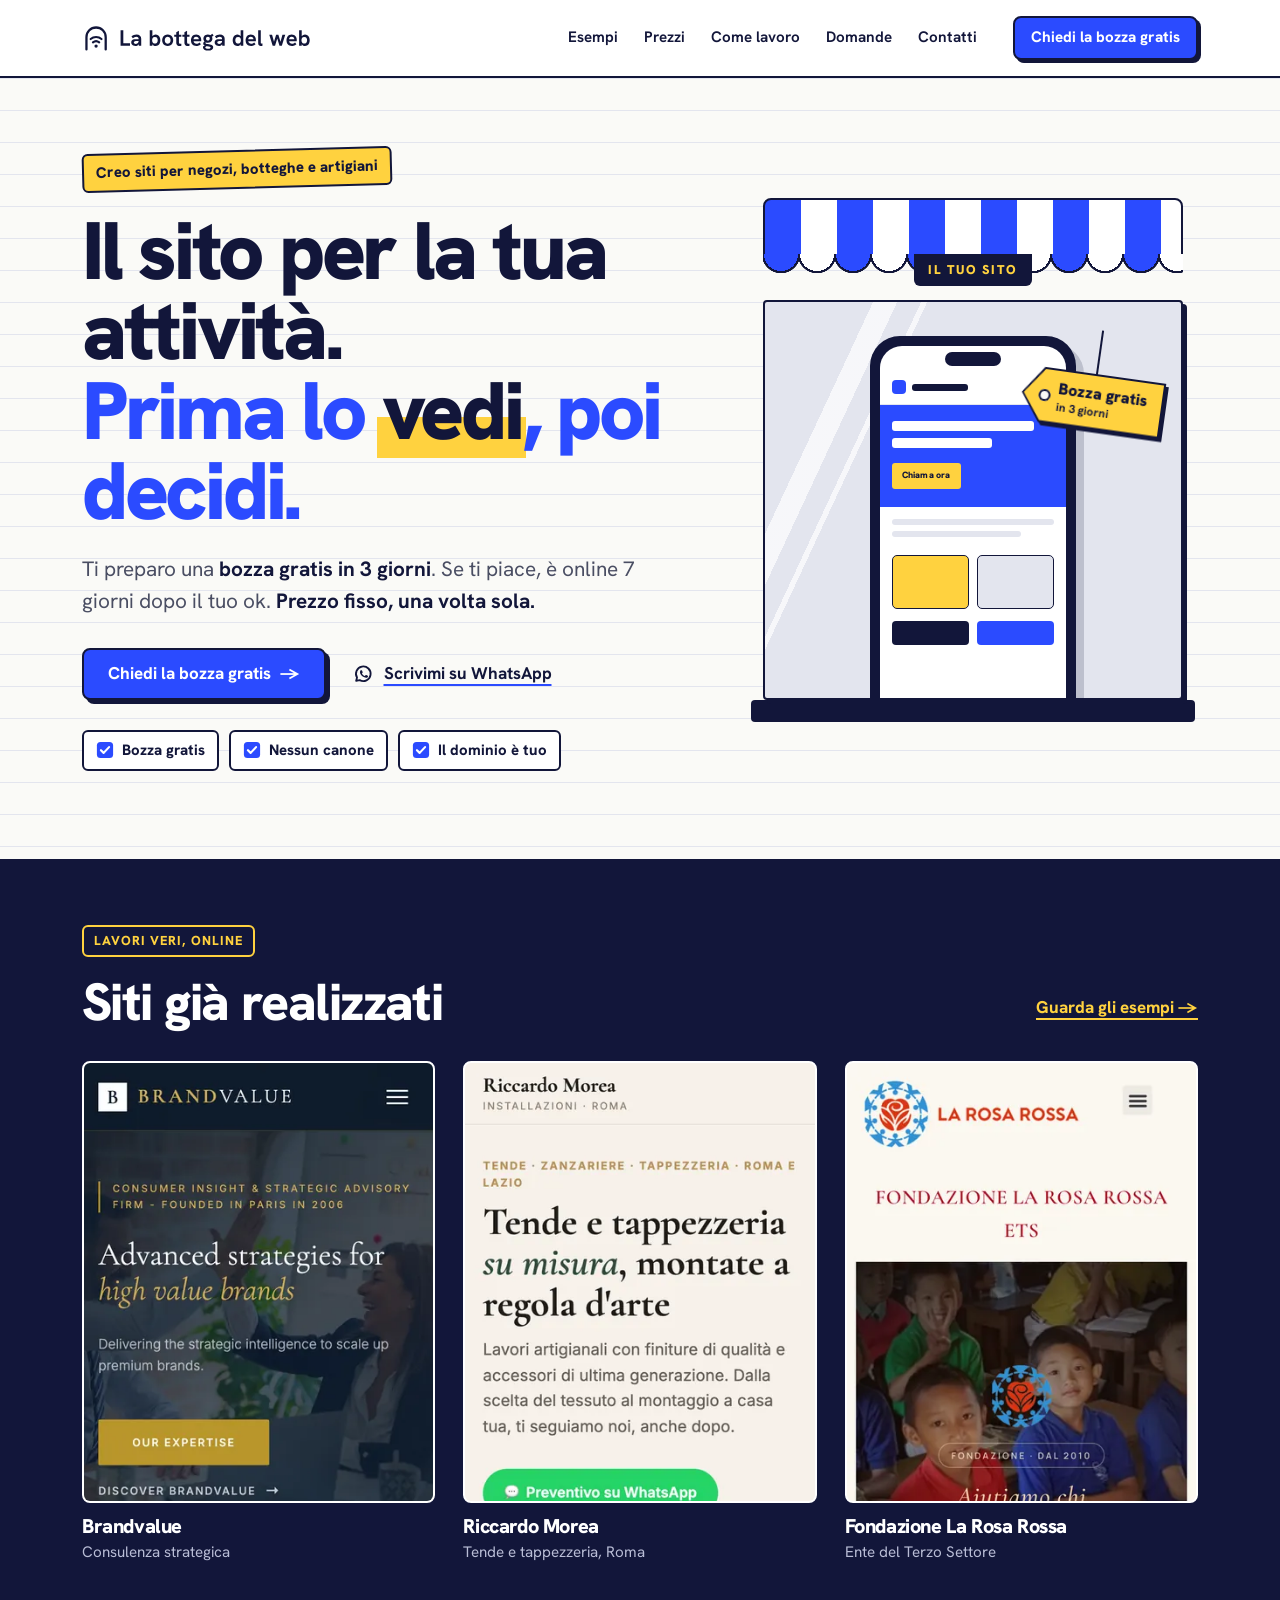
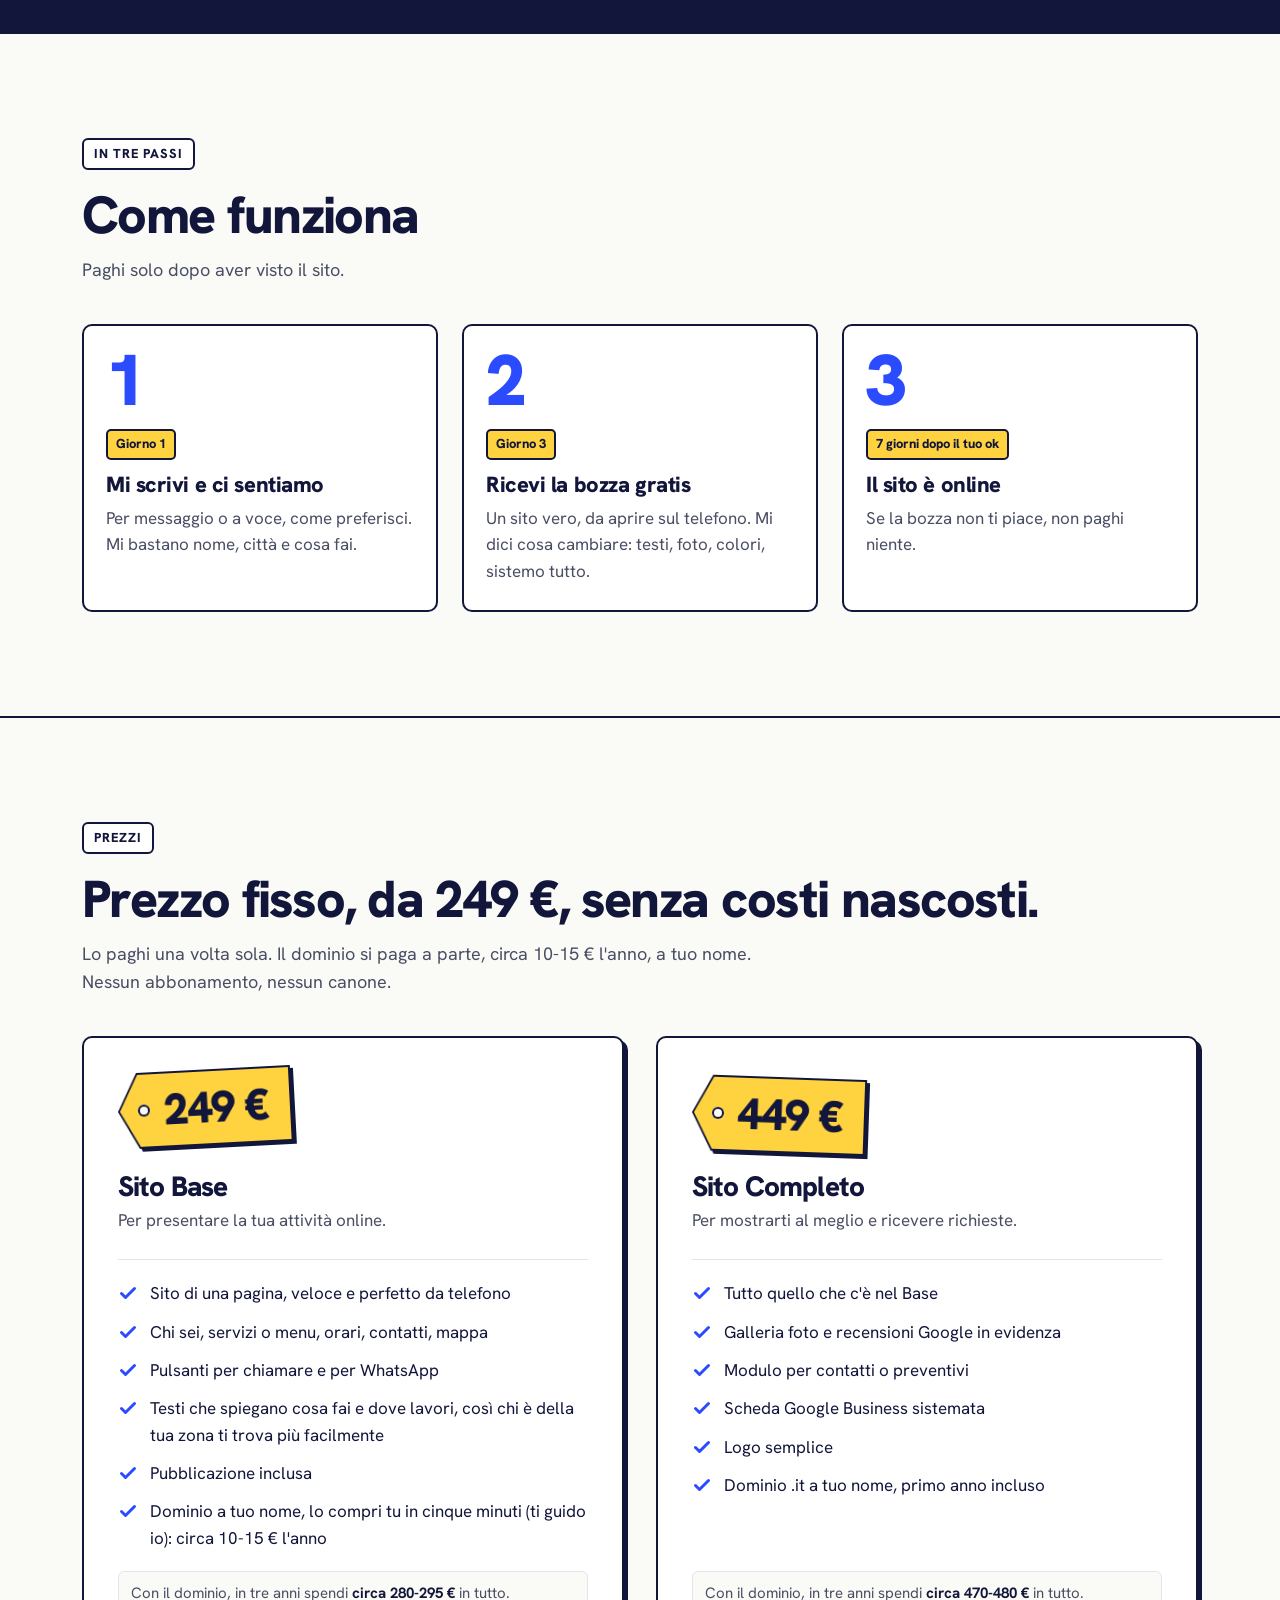
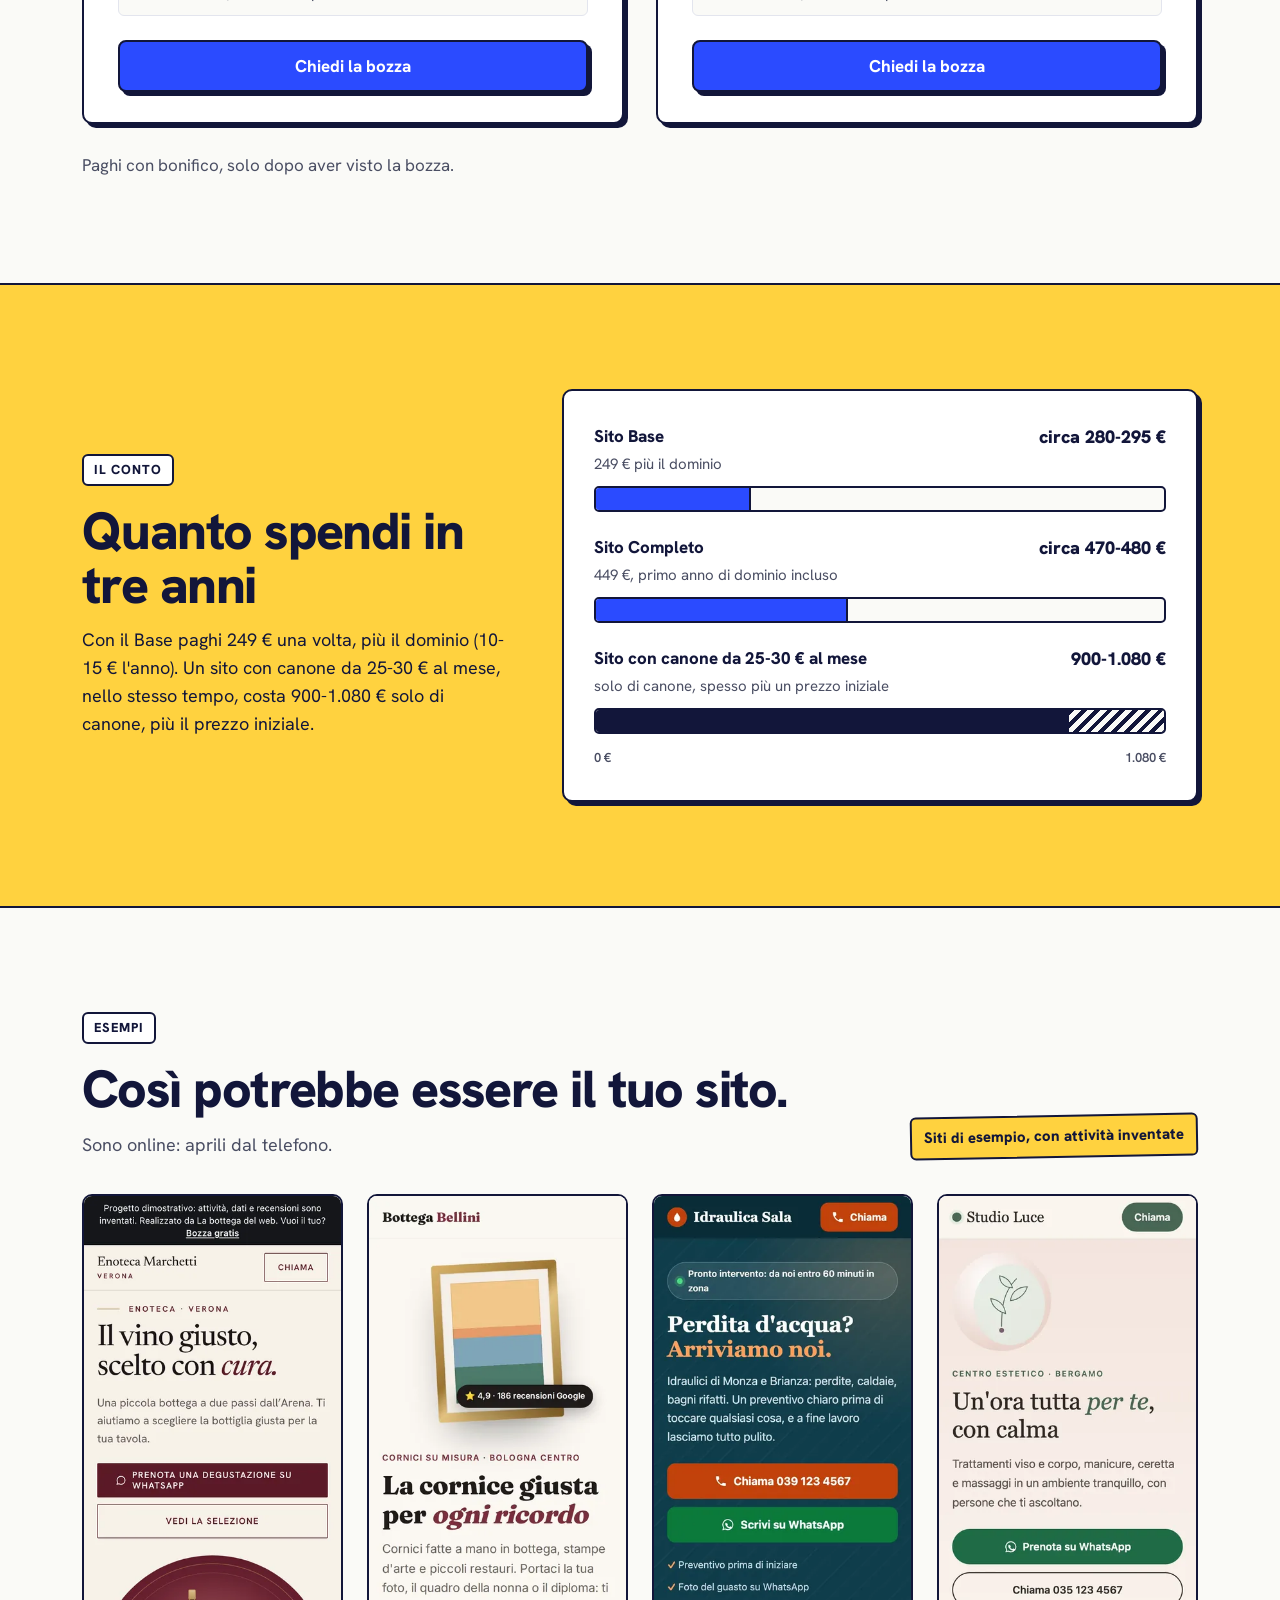
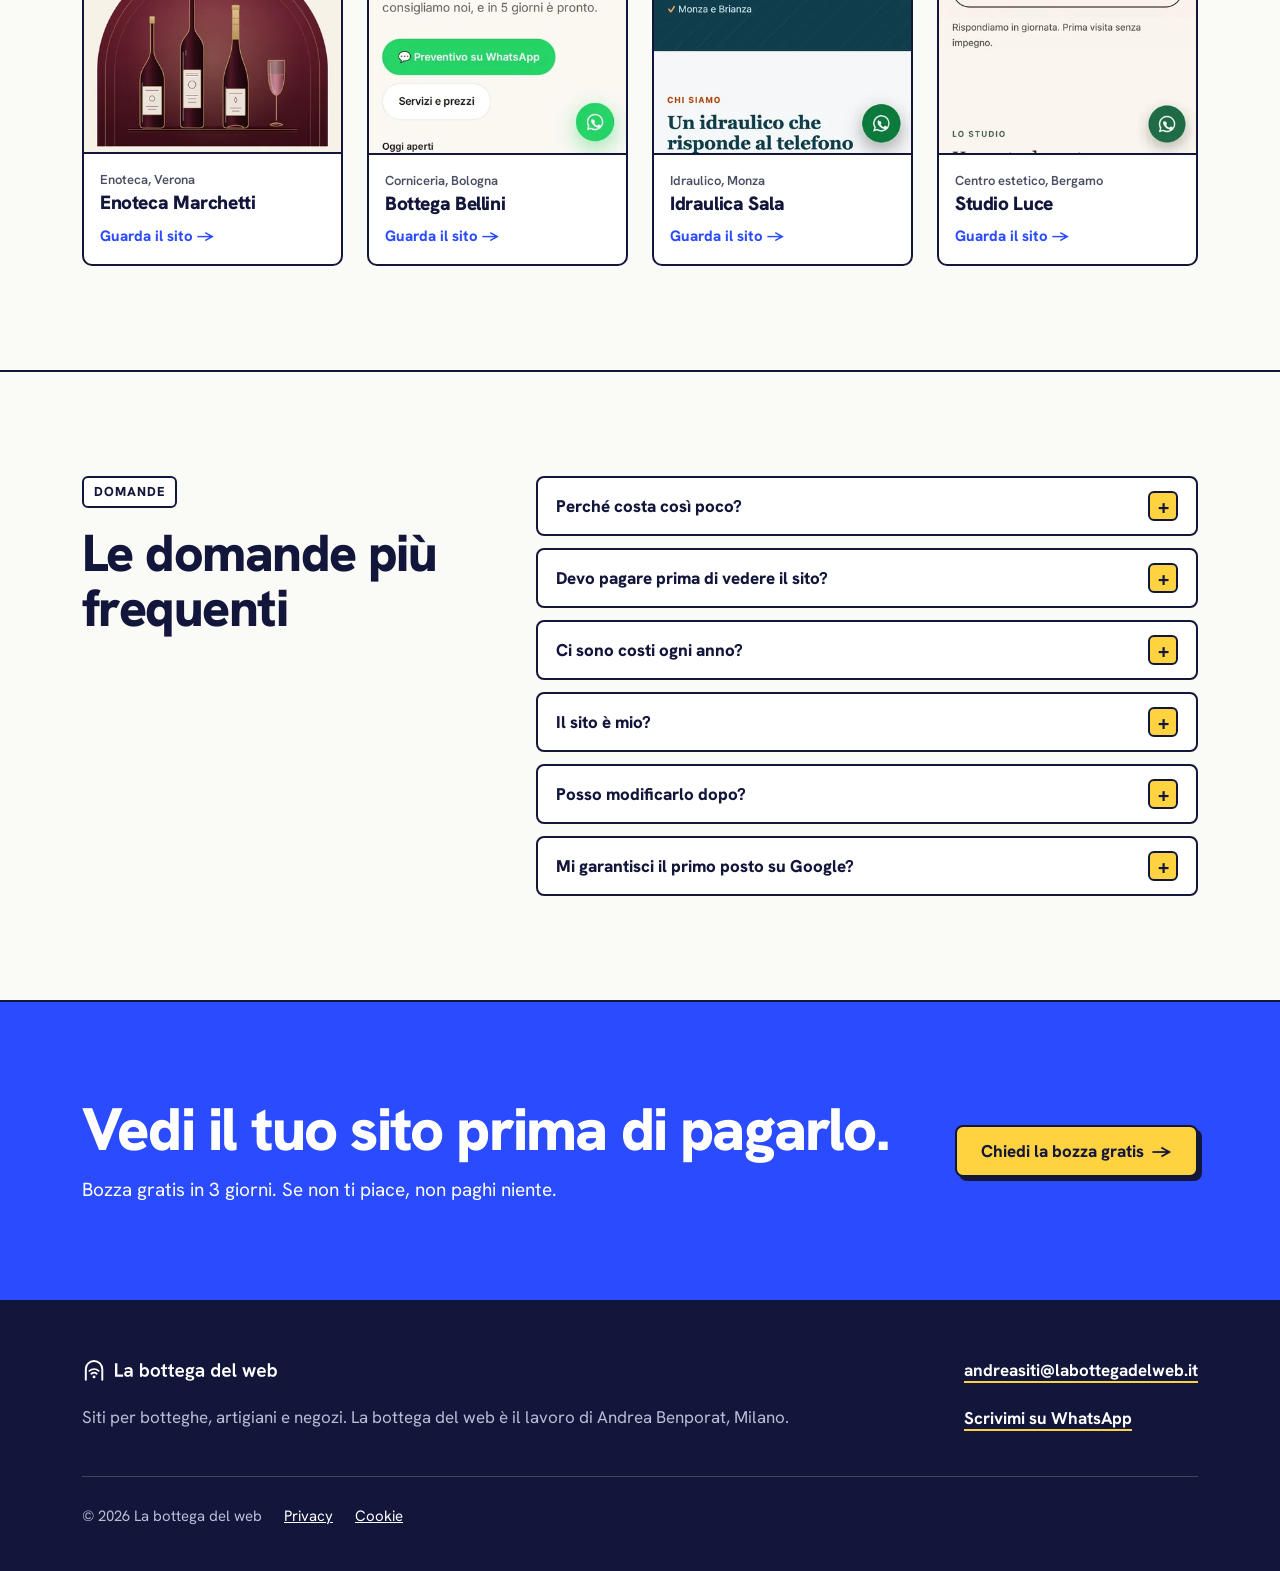
==== commit 1b3bee93: "Tutte le pagine con la nuova grafica" ====
--- a/index.html
+++ b/index.html
@@ -10,253 +10,7 @@
 <link rel="icon" href="img/favicon.svg" type="image/svg+xml">
 <link rel="preload" href="assets/font/HankenGrotesk-var.woff2" as="font" type="font/woff2" crossorigin>
 <!-- ANALYTICS: qui va lo script di Cloudflare Web Analytics (token da creare nel pannello Cloudflare) -->
-<style>
-@font-face{font-family:"Hanken Grotesk";src:url("assets/font/HankenGrotesk-var.woff2") format("woff2");font-weight:100 900;font-style:normal;font-display:swap}
-:root{
-  --carta:#FAFAF7;
-  --bianco:#FFFFFF;
-  --inchiostro:#12163A;
-  --cobalto:#2B4BFF;
-  --giallo:#FFD23F;
-  --grigio:#4A4E63;
-  --linee:#E3E5EE;
-  --su-scuro:#B9BDD6;
-  --r:8px;
-  --bordo:2px solid var(--inchiostro);
-  --ombra:4px 4px 0 var(--inchiostro);
-  --gutter:16px;
-}
-*,*::before,*::after{box-sizing:border-box}
-html{-webkit-text-size-adjust:100%;scroll-behavior:smooth;scroll-padding-top:120px}
-body{margin:0;background:var(--carta);color:var(--inchiostro);font-family:"Hanken Grotesk",system-ui,-apple-system,"Segoe UI",Roboto,Arial,sans-serif;font-size:1.0625rem;line-height:1.55;overflow-wrap:break-word}
-img{max-width:100%;display:block;height:auto}
-a{color:inherit}
-h1,h2,h3{margin:0;line-height:1.04;letter-spacing:-.03em;font-weight:850}
-p{margin:0}
-.wrap{max-width:1180px;margin:0 auto;padding:0 var(--gutter)}
-@media (min-width:768px){:root{--gutter:32px}}
-:focus-visible{outline:3px solid var(--cobalto);outline-offset:3px;border-radius:4px}
-.scuro :focus-visible,.cobalto :focus-visible,.piede :focus-visible{outline-color:var(--giallo)}
-.sr{position:absolute;width:1px;height:1px;padding:0;margin:-1px;overflow:hidden;clip:rect(0 0 0 0);white-space:nowrap;border:0}
-.skip{position:absolute;left:-999px;top:8px;background:var(--inchiostro);color:var(--bianco);padding:10px 14px;z-index:20;border-radius:var(--r)}
-.skip:focus{left:8px}
-
-/* Pulsanti */
-.btn{display:inline-flex;align-items:center;justify-content:center;gap:.5em;min-height:52px;padding:0 24px;border:var(--bordo);border-radius:var(--r);background:var(--cobalto);color:var(--bianco);font:inherit;font-weight:750;font-size:1.0625rem;text-decoration:none;box-shadow:var(--ombra);transition:transform .12s ease,box-shadow .12s ease;white-space:nowrap}
-.btn:hover{transform:translate(-2px,-2px);box-shadow:6px 6px 0 var(--inchiostro)}
-.btn:active{transform:translate(3px,3px);box-shadow:1px 1px 0 var(--inchiostro)}
-.btn-giallo{background:var(--giallo);color:var(--inchiostro)}
-.btn-pieno{width:100%}
-.btn-piccolo{min-height:44px;padding:0 16px;font-size:.95rem;box-shadow:3px 3px 0 var(--inchiostro)}
-.freccia{font-weight:800}
-.link-wa{display:inline-flex;align-items:center;gap:10px;min-height:48px;font-weight:700;text-decoration:underline;text-decoration-thickness:2px;text-underline-offset:5px;text-decoration-color:var(--cobalto)}
-.link-wa:hover{text-decoration-color:var(--inchiostro)}
-.ico-wa{width:22px;height:22px;flex:none}
-
-/* Etichette sezione */
-.et{display:inline-block;font-size:.8125rem;font-weight:800;letter-spacing:.08em;text-transform:uppercase;border:var(--bordo);border-radius:6px;padding:4px 10px;background:var(--bianco);margin-bottom:18px}
-.scuro .et{background:transparent;border-color:var(--giallo);color:var(--giallo)}
-.h2{font-size:clamp(2rem,4.6vw,3.25rem)}
-.sub{margin-top:14px;color:var(--grigio);font-size:1.125rem;max-width:40em}
-.sez{padding:72px 0}
-@media (min-width:768px){.sez{padding:104px 0}}
-.testa-sez{margin-bottom:40px}
-
-/* Barra */
-.barra{position:sticky;top:0;z-index:10;background:var(--bianco);border-bottom:var(--bordo)}
-.barra-in{display:flex;align-items:center;gap:12px;min-height:64px}
-.logo{display:inline-flex;align-items:center;flex:none;min-height:44px}
-.logo img{height:22px;width:auto}
-.voci{display:none}
-.barra .btn{margin-left:auto}
-.corto{display:inline}.lungo{display:none}
-.voci-tel{display:flex;justify-content:space-between;border-top:1px solid var(--linee);padding:0 var(--gutter)}
-.voci-tel a,.voci a{display:inline-flex;align-items:center;min-height:44px;text-decoration:none;font-weight:650;font-size:.95rem}
-.voci-tel a:hover,.voci a:hover{text-decoration:underline;text-decoration-thickness:2px;text-underline-offset:5px}
-@media (min-width:420px){.corto{display:none}.lungo{display:inline}}
-@media (min-width:900px){
-  .barra-in{min-height:76px;gap:28px}
-  .logo img{height:28px}
-  .voci{display:flex;gap:26px;margin-left:auto}
-  .barra .btn{margin-left:8px}
-  .voci-tel{display:none}
-}
-
-/* Hero */
-.hero{padding:44px 0 64px;border-bottom:var(--bordo);background:
-  linear-gradient(var(--linee) 1px,transparent 1px) 0 0/100% 32px,var(--carta)}
-.hero-g{display:grid;gap:48px;align-items:center}
-@media (min-width:960px){.hero{padding:72px 0 88px}.hero-g{grid-template-columns:1.15fr .85fr;gap:56px}}
-.occhiello{display:inline-block;background:var(--giallo);border:var(--bordo);border-radius:6px;padding:6px 12px;font-weight:800;font-size:.9375rem;transform:rotate(-1.5deg);margin-bottom:22px}
-.h1{font-size:clamp(2.6rem,7.4vw,5.1rem);font-weight:900;letter-spacing:-.04em;line-height:.98}
-.h1 .riga{display:block}
-.h1 .riga2{color:var(--cobalto)}
-mark{background:linear-gradient(transparent 56%,var(--giallo) 56%,var(--giallo) 94%,transparent 94%);color:inherit;padding:0 .06em;margin:0 -.06em}
-.riga2 mark{color:var(--inchiostro)}
-.lead{margin-top:22px;font-size:clamp(1.125rem,1.9vw,1.3rem);color:var(--grigio);max-width:32em}
-.lead b{color:var(--inchiostro)}
-.azioni{display:flex;flex-wrap:wrap;align-items:center;gap:14px 26px;margin-top:30px}
-.garanzie{list-style:none;margin:30px 0 0;padding:0;display:flex;flex-wrap:wrap;gap:10px}
-.garanzie li{display:inline-flex;align-items:center;gap:8px;background:var(--bianco);border:var(--bordo);border-radius:6px;padding:7px 12px;font-weight:750;font-size:.9375rem}
-.garanzie svg{width:18px;height:18px;flex:none}
-@media (max-width:479px){.azioni .btn{width:100%}.azioni{gap:6px}}
-
-/* Vetrina disegnata */
-.vetrina{position:relative;max-width:420px;width:100%;margin:0 auto}
-.tenda{position:relative;height:58px;border:var(--bordo);border-radius:var(--r) var(--r) 0 0;background:repeating-linear-gradient(90deg,var(--cobalto) 0 36px,var(--bianco) 36px 72px)}
-.tenda::after{content:"";position:absolute;left:-2px;right:-2px;bottom:-20px;height:20px;background:
-  radial-gradient(circle at 18px 0,var(--cobalto) 17px,var(--inchiostro) 17px 19px,transparent 19.5px) 0 0/72px 20px repeat-x,
-  radial-gradient(circle at 54px 0,var(--bianco) 17px,var(--inchiostro) 17px 19px,transparent 19.5px) 0 0/72px 20px repeat-x}
-.insegna{display:flex;justify-content:center;margin-top:-2px}
-.insegna span{background:var(--inchiostro);color:var(--giallo);font-weight:900;letter-spacing:.14em;text-transform:uppercase;font-size:.8rem;padding:6px 14px;border-radius:0 0 6px 6px;position:relative;z-index:1}
-.vano{position:relative;margin-top:14px;border:var(--bordo);border-radius:4px;background:
-  linear-gradient(115deg,transparent 0 18%,rgba(255,255,255,.7) 18% 22%,transparent 22% 26%,rgba(255,255,255,.7) 26% 27%,transparent 27%),
-  var(--linee);padding:34px 0 0;height:400px;overflow:hidden;box-shadow:var(--ombra)}
-.telefono{position:relative;margin:0 auto;width:206px;height:420px;background:var(--inchiostro);border-radius:30px;padding:10px;box-shadow:8px 8px 0 rgba(18,22,58,.18)}
-.telefono::before{content:"";position:absolute;top:16px;left:50%;width:56px;height:14px;margin-left:-28px;border-radius:10px;background:var(--inchiostro);z-index:2}
-.schermo{height:100%;border-radius:22px;background:var(--bianco);overflow:hidden;display:flex;flex-direction:column}
-.ms-barra{display:flex;align-items:center;gap:6px;padding:34px 12px 10px;border-bottom:1.5px solid var(--linee)}
-.ms-barra i{width:14px;height:14px;border-radius:4px;background:var(--cobalto)}
-.ms-barra b{width:56px;height:7px;border-radius:3px;background:var(--inchiostro)}
-.ms-barra em{margin-left:auto;width:18px;height:3px;background:var(--inchiostro);box-shadow:0 5px 0 var(--inchiostro)}
-.ms-hero{background:var(--cobalto);padding:16px 12px 18px}
-.ms-hero b{display:block;height:10px;border-radius:3px;background:var(--bianco);margin-bottom:7px;width:88%}
-.ms-hero b+b{width:62%}
-.ms-hero span{display:inline-block;margin-top:8px;padding:6px 10px;background:var(--giallo);color:var(--inchiostro);font-size:9px;font-weight:850;border-radius:3px;letter-spacing:.02em}
-.ms-righe{padding:12px}
-.ms-righe s{display:block;height:6px;border-radius:3px;background:var(--linee);margin-bottom:6px;text-decoration:none}
-.ms-righe s:nth-child(2){width:80%}
-.ms-schede{display:grid;grid-template-columns:1fr 1fr;gap:8px;padding:0 12px}
-.ms-schede i{height:54px;border-radius:5px;background:var(--linee);border:1.5px solid var(--inchiostro)}
-.ms-schede i:first-child{background:var(--giallo)}
-.ms-tasti{display:grid;grid-template-columns:1fr 1fr;gap:8px;padding:12px}
-.ms-tasti i{height:24px;border-radius:4px;background:var(--inchiostro)}
-.ms-tasti i+i{background:var(--cobalto)}
-.cartellino{position:absolute;right:14px;top:72px;transform:rotate(8deg);transform-origin:top center}
-.cartellino::before{content:"";position:absolute;left:50%;top:-44px;height:48px;border-left:2px solid var(--inchiostro)}
-.banco{height:22px;margin:0 -12px;background:var(--inchiostro);border-radius:4px}
-@media (max-width:959px){.vetrina{max-width:340px}.vano{height:330px;padding-top:28px}.telefono{width:184px;height:380px}.tenda{height:48px}}
-
-/* Cartellino del prezzo: contorno inchiostro (esterno) + carta gialla (interno), foro a sinistra */
-.tag-w{display:inline-block;filter:drop-shadow(3px 3px 0 var(--inchiostro))}
-.tag{display:inline-block;margin:0;background:var(--inchiostro);padding:2px;clip-path:polygon(20px 0,100% 0,100% 100%,20px 100%,0 50%)}
-.tag>span{position:relative;display:flex;flex-direction:column;align-items:flex-start;gap:4px;background:var(--giallo);color:var(--inchiostro);font-weight:900;line-height:1;padding:12px 18px 12px 38px;clip-path:polygon(19px 0,100% 0,100% 100%,19px 100%,0 50%)}
-.tag>span::before{content:"";position:absolute;left:15px;top:50%;width:12px;height:12px;margin-top:-6px;border-radius:50%;background:var(--carta);box-shadow:inset 0 0 0 2px var(--inchiostro)}
-.tag small{font-size:.72rem;font-weight:700}
-.cartellino .tag>span{font-size:1rem;padding:10px 14px 10px 34px}
-
-/* Lavori reali */
-.scuro{background:var(--inchiostro);color:var(--bianco)}
-.scuro .sub{color:var(--su-scuro)}
-.prova{padding:64px 0 72px}
-.prova-testa{display:flex;flex-wrap:wrap;align-items:end;justify-content:space-between;gap:12px 24px;margin-bottom:32px}
-.lavori{list-style:none;margin:0;padding:0;display:grid;grid-template-columns:repeat(3,minmax(0,1fr));gap:12px}
-@media (min-width:768px){.lavori{gap:28px}}
-.lavoro .cornice{border:2px solid var(--bianco);border-radius:var(--r);overflow:hidden;aspect-ratio:4/5;background:var(--bianco)}
-.lavoro img{width:100%;height:100%;object-fit:cover;object-position:top}
-.lavoro h3{margin-top:12px;font-size:clamp(.95rem,2vw,1.25rem);letter-spacing:-.02em;line-height:1.15}
-.lavoro p{color:var(--su-scuro);font-size:clamp(.8rem,1.5vw,.95rem);margin-top:4px;line-height:1.35}
-.link-giallo{display:inline-flex;align-items:center;min-height:44px;color:var(--giallo);font-weight:750;text-decoration:underline;text-decoration-thickness:2px;text-underline-offset:5px}
-
-/* Come funziona */
-.passi{list-style:none;margin:0;padding:0;display:grid;gap:20px;counter-reset:p}
-@media (min-width:860px){.passi{grid-template-columns:repeat(3,1fr);gap:24px}}
-.passo{background:var(--bianco);border:var(--bordo);border-radius:10px;padding:24px 22px 26px;position:relative}
-.passo .num{display:block;font-size:4.5rem;font-weight:900;line-height:.85;letter-spacing:-.05em;color:var(--cobalto);margin-bottom:18px}
-.passo .quando{display:inline-block;background:var(--giallo);border:var(--bordo);border-radius:5px;font-size:.8125rem;font-weight:800;padding:3px 8px;margin-bottom:12px}
-.passo h3{font-size:1.375rem;letter-spacing:-.02em;line-height:1.15}
-.passo p{margin-top:8px;color:var(--grigio)}
-
-/* Prezzi */
-.prezzi{border-top:var(--bordo)}
-.pacchetti{display:grid;gap:24px}
-@media (min-width:860px){.pacchetti{grid-template-columns:1fr 1fr;gap:32px}}
-.pacchetto{background:var(--bianco);border:var(--bordo);border-radius:10px;padding:28px 22px 24px;display:flex;flex-direction:column;box-shadow:var(--ombra)}
-@media (min-width:768px){.pacchetto{padding:36px 34px 30px}}
-.pacchetto-testa{display:flex;flex-direction:column-reverse;align-items:flex-start;gap:22px}
-.pacchetto h3{font-size:1.75rem}
-.pacchetto .per{color:var(--grigio);margin-top:6px}
-.pacchetto .tag-w{margin:0;transform:rotate(-3deg);transform-origin:left center}
-.pacchetto .tag>span{font-size:clamp(2.25rem,4vw,2.75rem);letter-spacing:-.03em;padding:14px 22px 14px 44px}
-.pacchetto .tag>span::before{left:18px}
-.pacchetto:nth-child(2) .tag-w{transform:rotate(2deg)}
-.voci-pac{list-style:none;margin:26px 0 0;padding:20px 0 0;border-top:1px solid var(--linee);display:grid;gap:12px;flex:1;align-content:start}
-.voci-pac li{display:flex;gap:12px;align-items:flex-start}
-.voci-pac svg{flex:none;width:20px;height:20px;margin-top:3px}
-.nota{margin-top:20px;font-size:.9375rem;color:var(--grigio);background:var(--carta);border:1px solid var(--linee);border-radius:6px;padding:10px 12px}
-.nota b{color:var(--inchiostro)}
-.pacchetto .btn{margin-top:24px}
-.sotto-prezzi{margin-top:28px;color:var(--grigio)}
-
-/* Tre anni */
-.giallo{background:var(--giallo);border-top:var(--bordo);border-bottom:var(--bordo)}
-.giallo .sub{color:var(--inchiostro)}
-.giallo .et{background:var(--bianco)}
-.conto-g{display:grid;gap:36px}
-@media (min-width:960px){.conto-g{grid-template-columns:.8fr 1.2fr;gap:56px;align-items:center}}
-.barre{list-style:none;margin:0;padding:24px 20px;display:grid;gap:22px;background:var(--bianco);border:var(--bordo);border-radius:10px;box-shadow:var(--ombra)}
-@media (min-width:768px){.barre{padding:32px 30px}}
-.barra-r .etich{display:flex;flex-wrap:wrap;justify-content:space-between;gap:2px 12px;font-weight:800}
-.barra-r .cifra{font-weight:900;font-size:1.125rem;white-space:nowrap}
-.barra-r .det{display:block;color:var(--grigio);font-size:.9375rem;margin-top:2px}
-.pista{margin-top:10px;height:26px;border:var(--bordo);border-radius:5px;background:var(--carta);overflow:hidden;display:flex}
-.pieno{height:100%;background:var(--cobalto);border-right:2px solid var(--inchiostro)}
-.canone .pieno{background:var(--inchiostro);border-right:0}
-.forse{height:100%;background:repeating-linear-gradient(135deg,var(--inchiostro) 0 4px,var(--carta) 4px 9px)}
-.scala{display:flex;justify-content:space-between;color:var(--grigio);font-size:.8125rem;margin-top:-8px;font-weight:600}
-
-/* Esempi */
-.esempi-testa{display:flex;flex-wrap:wrap;align-items:end;justify-content:space-between;gap:16px 24px;margin-bottom:36px}
-.avviso{display:inline-flex;align-items:center;gap:8px;background:var(--giallo);border:var(--bordo);border-radius:6px;padding:8px 12px;font-weight:800;font-size:.9375rem;transform:rotate(-1deg)}
-.demo{list-style:none;margin:0;padding:0;display:grid;grid-template-columns:repeat(2,minmax(0,1fr));gap:14px}
-@media (min-width:900px){.demo{grid-template-columns:repeat(4,minmax(0,1fr));gap:24px}}
-.demo a{display:flex;flex-direction:column;height:100%;text-decoration:none;background:var(--bianco);border:var(--bordo);border-radius:10px;overflow:hidden;transition:transform .12s ease,box-shadow .12s ease}
-.demo a:hover{transform:translate(-2px,-2px);box-shadow:var(--ombra)}
-.demo .foto{aspect-ratio:3/4;border-bottom:var(--bordo);background:var(--linee)}
-.demo img{width:100%;height:100%;object-fit:cover;object-position:top}
-.demo .testo{padding:12px 12px 14px;display:flex;flex-direction:column;gap:2px;flex:1}
-@media (min-width:768px){.demo .testo{padding:16px}}
-.demo .cat{font-size:.8125rem;color:var(--grigio);font-weight:600}
-.demo h3{font-size:clamp(1rem,1.8vw,1.2rem);letter-spacing:-.02em;line-height:1.15}
-.demo .vai{margin-top:auto;padding-top:8px;color:var(--cobalto);font-weight:750;font-size:.9375rem}
-
-/* Domande */
-.domande-sez{border-top:var(--bordo)}
-.dom-g{display:grid;gap:32px}
-@media (min-width:960px){.dom-g{grid-template-columns:.75fr 1.25fr;gap:56px;align-items:start}}
-.domande{display:grid;gap:12px}
-details{background:var(--bianco);border:var(--bordo);border-radius:var(--r)}
-summary{list-style:none;cursor:pointer;display:flex;justify-content:space-between;align-items:center;gap:16px;min-height:56px;padding:12px 18px;font-weight:800;font-size:1.0625rem}
-summary::-webkit-details-marker{display:none}
-summary::after{content:"+";flex:none;display:grid;place-items:center;width:30px;height:30px;border:var(--bordo);border-radius:6px;font-weight:800;font-size:1.25rem;line-height:1;background:var(--giallo)}
-details[open] summary::after{content:"\2212";background:var(--cobalto);color:var(--bianco)}
-details p{padding:0 18px 18px;color:var(--grigio);max-width:40em}
-
-/* Chiusura */
-.cobalto{background:var(--cobalto);color:var(--bianco);border-top:var(--bordo)}
-.chiusura{display:grid;gap:28px;align-items:center;padding-top:72px;padding-bottom:72px}
-@media (min-width:860px){.chiusura{grid-template-columns:1fr auto;padding-top:96px;padding-bottom:96px}}
-.chiusura .h2{font-size:clamp(2.2rem,5.4vw,3.75rem)}
-.chiusura p{margin-top:14px;font-size:1.1875rem}
-
-/* Piè di pagina */
-.piede{background:var(--inchiostro);color:var(--bianco);padding:48px 0 32px}
-.piede-g{display:grid;gap:28px}
-@media (min-width:768px){.piede-g{grid-template-columns:1fr auto;align-items:start}}
-.piede .logo img{height:24px}
-.piede p{color:var(--su-scuro);margin-top:12px}
-.piede a{color:var(--bianco)}
-.contatti-p{display:flex;flex-direction:column;gap:4px}
-.contatti-p a{display:inline-flex;align-items:center;gap:10px;min-height:44px;font-weight:700;text-decoration:underline;text-decoration-thickness:2px;text-underline-offset:5px;text-decoration-color:var(--giallo)}
-.piede-riga{display:flex;flex-wrap:wrap;gap:4px 22px;align-items:center;margin-top:36px;padding-top:18px;border-top:1px solid rgba(255,255,255,.2);color:var(--su-scuro);font-size:.9375rem}
-.piede-riga a{display:inline-flex;align-items:center;min-height:44px}
-
-@media (prefers-reduced-motion:reduce){
-  html{scroll-behavior:auto}
-  *,*::before,*::after{transition:none!important;animation:none!important}
-  .btn:hover,.demo a:hover{transform:none}
-}
-</style>
+<link rel="stylesheet" href="assets/stile.css">
 </head>
 <body>
 <a class="skip" href="#contenuto">Vai al contenuto</a>
@@ -265,12 +19,12 @@
   <div class="wrap barra-in">
     <a class="logo" href="./"><img src="img/logo.svg" alt="La bottega del web" width="409" height="50"></a>
     <nav class="voci" aria-label="Principale">
-      <a href="#esempi">Esempi</a><a href="#prezzi">Prezzi</a><a href="#domande">Domande</a><a href="https://labottegadelweb.it/contatti/">Contatti</a>
+      <a href="esempi/">Esempi</a><a href="prezzi/">Prezzi</a><a href="come-lavoro/">Come lavoro</a><a href="domande/">Domande</a><a href="contatti/">Contatti</a>
     </nav>
-    <a class="btn btn-piccolo" href="https://labottegadelweb.it/contatti/" data-evento="cta-bozza-barra"><span class="lungo">Chiedi la bozza gratis</span><span class="corto">Bozza gratis</span></a>
+    <a class="btn btn-piccolo" href="contatti/" data-evento="cta-bozza-barra"><span class="lungo">Chiedi la bozza gratis</span><span class="corto">Bozza gratis</span></a>
   </div>
   <nav class="voci-tel" aria-label="Principale, da telefono">
-    <a href="#esempi">Esempi</a><a href="#prezzi">Prezzi</a><a href="#domande">Domande</a><a href="https://labottegadelweb.it/contatti/">Contatti</a>
+    <a href="esempi/">Esempi</a><a href="prezzi/">Prezzi</a><a href="come-lavoro/">Come lavoro</a><a href="domande/">Domande</a><a href="contatti/">Contatti</a>
   </nav>
 </header>
 
@@ -283,7 +37,7 @@
       <h1 class="h1" id="titolo-hero"><span class="riga">Il sito per la tua attività.</span> <span class="riga riga2">Prima lo <mark>vedi</mark>, poi decidi.</span></h1>
       <p class="lead">Ti preparo una <b>bozza gratis in 3 giorni</b>. Se ti piace, è online 7 giorni dopo il tuo ok. <b>Prezzo fisso, una volta sola.</b></p>
       <div class="azioni">
-        <a class="btn" id="cta-hero" href="https://labottegadelweb.it/contatti/" data-evento="cta-bozza-hero">Chiedi la bozza gratis <span class="freccia" aria-hidden="true">→</span></a>
+        <a class="btn" id="cta-hero" href="contatti/" data-evento="cta-bozza-hero">Chiedi la bozza gratis <span class="freccia" aria-hidden="true">→</span></a>
         <a class="link-wa" href="vai/whatsapp/" data-evento="whatsapp-hero"><svg class="ico-wa" viewBox="0 0 24 24" aria-hidden="true"><path fill="none" stroke="currentColor" stroke-width="2" stroke-linejoin="round" d="M4.5 19.5l1-3.6A8 8 0 1 1 8.4 18.7z"/><path fill="currentColor" d="M9.2 8.3c.2-.4.5-.4.7-.4h.5c.2 0 .4 0 .5.4l.7 1.6c.1.2 0 .4-.1.6l-.5.6c-.1.1-.2.3 0 .5.3.6 1.4 1.9 2.8 2.5.2.1.4.1.5-.1l.7-.8c.2-.2.4-.2.6-.1l1.6.8c.2.1.3.2.3.4 0 .6-.3 1.4-1 1.7-.7.3-1.9.4-3.7-.6-2.2-1.2-3.5-3.4-3.8-4-.4-.9-.4-1.9.2-3.1z"/></svg>Scrivimi su WhatsApp</a>
       </div>
       <ul class="garanzie" id="prova-hero" aria-label="Le garanzie">
@@ -320,7 +74,7 @@
         <p class="et">Lavori veri, online</p>
         <h2 class="h2" id="titolo-lavori">Siti già realizzati</h2>
       </div>
-      <a class="link-giallo" href="https://labottegadelweb.it/esempi/">Guarda gli esempi <span aria-hidden="true">&nbsp;→</span></a>
+      <a class="link-giallo" href="esempi/">Guarda gli esempi <span aria-hidden="true">&nbsp;→</span></a>
     </div>
     <ul class="lavori">
       <li class="lavoro">
@@ -376,7 +130,7 @@
           <li><svg viewBox="0 0 20 20" aria-hidden="true"><path d="M3.5 10.5l4 4 9-9" fill="none" stroke="#2B4BFF" stroke-width="3" stroke-linecap="round" stroke-linejoin="round"/></svg>Dominio a tuo nome, lo compri tu in cinque minuti (ti guido io): circa 10-15 € l'anno</li>
         </ul>
         <p class="nota">Con il dominio, in tre anni spendi <b>circa 280-295 €</b> in tutto.</p>
-        <a class="btn btn-pieno" href="https://labottegadelweb.it/contatti/" data-evento="cta-bozza-prezzi-base">Chiedi la bozza</a>
+        <a class="btn btn-pieno" href="contatti/" data-evento="cta-bozza-prezzi-base">Chiedi la bozza</a>
       </article>
       <article class="pacchetto" aria-labelledby="p-completo">
         <div class="pacchetto-testa">
@@ -392,7 +146,7 @@
           <li><svg viewBox="0 0 20 20" aria-hidden="true"><path d="M3.5 10.5l4 4 9-9" fill="none" stroke="#2B4BFF" stroke-width="3" stroke-linecap="round" stroke-linejoin="round"/></svg>Dominio .it a tuo nome, primo anno incluso</li>
         </ul>
         <p class="nota">Con il dominio, in tre anni spendi <b>circa 470-480 €</b> in tutto.</p>
-        <a class="btn btn-pieno" href="https://labottegadelweb.it/contatti/" data-evento="cta-bozza-prezzi-completo">Chiedi la bozza</a>
+        <a class="btn btn-pieno" href="contatti/" data-evento="cta-bozza-prezzi-completo">Chiedi la bozza</a>
       </article>
     </div>
     <p class="sotto-prezzi">Paghi con bonifico, solo dopo aver visto la bozza.</p>
@@ -469,7 +223,7 @@
       <h2 class="h2" id="titolo-chiusura">Vedi il tuo sito prima di pagarlo.</h2>
       <p>Bozza gratis in 3 giorni. Se non ti piace, non paghi niente.</p>
     </div>
-    <a class="btn btn-giallo" href="https://labottegadelweb.it/contatti/" data-evento="cta-bozza-chiusura">Chiedi la bozza gratis <span class="freccia" aria-hidden="true">→</span></a>
+    <a class="btn btn-giallo" href="contatti/" data-evento="cta-bozza-chiusura">Chiedi la bozza gratis <span class="freccia" aria-hidden="true">→</span></a>
   </div>
 </section>
 
@@ -487,7 +241,7 @@
         <a href="vai/whatsapp/" data-evento="whatsapp-footer">Scrivimi su WhatsApp</a>
       </div>
     </div>
-    <div class="piede-riga"><span>© 2026 La bottega del web</span><a href="https://labottegadelweb.it/privacy/">Privacy</a><a href="https://labottegadelweb.it/cookie/">Cookie</a></div>
+    <div class="piede-riga"><span>© 2026 La bottega del web</span><a href="privacy/">Privacy</a><a href="cookie/">Cookie</a></div>
   </div>
 </footer>
 </body>
--- a/assets/stile.css
+++ b/assets/stile.css
@@ -0,0 +1,424 @@
+@font-face{font-family:"Hanken Grotesk";src:url("font/HankenGrotesk-var.woff2") format("woff2");font-weight:100 900;font-style:normal;font-display:swap}
+:root{
+  --carta:#FAFAF7;
+  --bianco:#FFFFFF;
+  --inchiostro:#12163A;
+  --cobalto:#2B4BFF;
+  --giallo:#FFD23F;
+  --grigio:#4A4E63;
+  --linee:#E3E5EE;
+  --su-scuro:#B9BDD6;
+  --r:8px;
+  --bordo:2px solid var(--inchiostro);
+  --ombra:4px 4px 0 var(--inchiostro);
+  --gutter:16px;
+  --errore:#B3261E;
+}
+*,*::before,*::after{box-sizing:border-box}
+html{-webkit-text-size-adjust:100%;scroll-behavior:smooth;scroll-padding-top:120px}
+body{margin:0;background:var(--carta);color:var(--inchiostro);font-family:"Hanken Grotesk",system-ui,-apple-system,"Segoe UI",Roboto,Arial,sans-serif;font-size:1.0625rem;line-height:1.55;overflow-wrap:break-word}
+img{max-width:100%;display:block;height:auto}
+a{color:inherit}
+h1,h2,h3{margin:0;line-height:1.04;letter-spacing:-.03em;font-weight:850}
+p{margin:0}
+.wrap{max-width:1180px;margin:0 auto;padding:0 var(--gutter)}
+@media (min-width:768px){:root{--gutter:32px}}
+:focus-visible{outline:3px solid var(--cobalto);outline-offset:3px;border-radius:4px}
+.scuro :focus-visible,.cobalto :focus-visible,.piede :focus-visible{outline-color:var(--giallo)}
+.sr{position:absolute;width:1px;height:1px;padding:0;margin:-1px;overflow:hidden;clip:rect(0 0 0 0);white-space:nowrap;border:0}
+.skip{position:absolute;left:-999px;top:8px;background:var(--inchiostro);color:var(--bianco);padding:10px 14px;z-index:20;border-radius:var(--r)}
+.skip:focus{left:8px}
+
+/* Pulsanti */
+.btn{display:inline-flex;align-items:center;justify-content:center;gap:.5em;min-height:52px;padding:0 24px;border:var(--bordo);border-radius:var(--r);background:var(--cobalto);color:var(--bianco);font:inherit;font-weight:750;font-size:1.0625rem;text-decoration:none;box-shadow:var(--ombra);transition:transform .12s ease,box-shadow .12s ease;white-space:nowrap}
+.btn:hover{transform:translate(-2px,-2px);box-shadow:6px 6px 0 var(--inchiostro)}
+.btn:active{transform:translate(3px,3px);box-shadow:1px 1px 0 var(--inchiostro)}
+.btn-giallo{background:var(--giallo);color:var(--inchiostro)}
+.btn-pieno{width:100%}
+.btn-piccolo{min-height:44px;padding:0 16px;font-size:.95rem;box-shadow:3px 3px 0 var(--inchiostro)}
+.freccia{font-weight:800}
+.link-wa{display:inline-flex;align-items:center;gap:10px;min-height:48px;font-weight:700;text-decoration:underline;text-decoration-thickness:2px;text-underline-offset:5px;text-decoration-color:var(--cobalto)}
+.link-wa:hover{text-decoration-color:var(--inchiostro)}
+.ico-wa{width:22px;height:22px;flex:none}
+
+/* Etichette sezione */
+.et{display:inline-block;font-size:.8125rem;font-weight:800;letter-spacing:.08em;text-transform:uppercase;border:var(--bordo);border-radius:6px;padding:4px 10px;background:var(--bianco);margin-bottom:18px}
+.scuro .et{background:transparent;border-color:var(--giallo);color:var(--giallo)}
+.h2{font-size:clamp(2rem,4.6vw,3.25rem)}
+.sub{margin-top:14px;color:var(--grigio);font-size:1.125rem;max-width:40em}
+.sez{padding:72px 0}
+@media (min-width:768px){.sez{padding:104px 0}}
+.testa-sez{margin-bottom:40px}
+
+/* Barra */
+.barra{position:sticky;top:0;z-index:10;background:var(--bianco);border-bottom:var(--bordo)}
+.barra-in{display:flex;align-items:center;gap:12px;min-height:64px}
+.logo{display:inline-flex;align-items:center;flex:none;min-height:44px}
+.logo img{height:22px;width:auto}
+.voci{display:none}
+.barra .btn{margin-left:auto}
+.corto{display:inline}.lungo{display:none}
+.voci-tel{display:flex;justify-content:space-between;border-top:1px solid var(--linee);padding:0 var(--gutter)}
+.voci-tel a,.voci a{display:inline-flex;align-items:center;min-height:44px;text-decoration:none;font-weight:650;font-size:.95rem}
+.voci-tel a:hover,.voci a:hover{text-decoration:underline;text-decoration-thickness:2px;text-underline-offset:5px}
+@media (min-width:420px){.corto{display:none}.lungo{display:inline}}
+@media (min-width:900px){
+  .barra-in{min-height:76px;gap:28px}
+  .logo img{height:28px}
+  .voci{display:flex;gap:26px;margin-left:auto}
+  .barra .btn{margin-left:8px}
+  .voci-tel{display:none}
+}
+
+/* Hero */
+.hero{padding:44px 0 64px;border-bottom:var(--bordo);background:
+  linear-gradient(var(--linee) 1px,transparent 1px) 0 0/100% 32px,var(--carta)}
+.hero-g{display:grid;gap:48px;align-items:center}
+@media (min-width:960px){.hero{padding:72px 0 88px}.hero-g{grid-template-columns:1.15fr .85fr;gap:56px}}
+.occhiello{display:inline-block;background:var(--giallo);border:var(--bordo);border-radius:6px;padding:6px 12px;font-weight:800;font-size:.9375rem;transform:rotate(-1.5deg);margin-bottom:22px}
+.h1{font-size:clamp(2.6rem,7.4vw,5.1rem);font-weight:900;letter-spacing:-.04em;line-height:.98}
+.h1 .riga{display:block}
+.h1 .riga2{color:var(--cobalto)}
+mark{background:linear-gradient(transparent 56%,var(--giallo) 56%,var(--giallo) 94%,transparent 94%);color:inherit;padding:0 .06em;margin:0 -.06em}
+.riga2 mark{color:var(--inchiostro)}
+.lead{margin-top:22px;font-size:clamp(1.125rem,1.9vw,1.3rem);color:var(--grigio);max-width:32em}
+.lead b{color:var(--inchiostro)}
+.azioni{display:flex;flex-wrap:wrap;align-items:center;gap:14px 26px;margin-top:30px}
+.garanzie{list-style:none;margin:30px 0 0;padding:0;display:flex;flex-wrap:wrap;gap:10px}
+.garanzie li{display:inline-flex;align-items:center;gap:8px;background:var(--bianco);border:var(--bordo);border-radius:6px;padding:7px 12px;font-weight:750;font-size:.9375rem}
+.garanzie svg{width:18px;height:18px;flex:none}
+@media (max-width:479px){.azioni .btn{width:100%}.azioni{gap:6px}}
+
+/* Vetrina disegnata */
+.vetrina{position:relative;max-width:420px;width:100%;margin:0 auto}
+.tenda{position:relative;height:58px;border:var(--bordo);border-radius:var(--r) var(--r) 0 0;background:repeating-linear-gradient(90deg,var(--cobalto) 0 36px,var(--bianco) 36px 72px)}
+.tenda::after{content:"";position:absolute;left:-2px;right:-2px;bottom:-20px;height:20px;background:
+  radial-gradient(circle at 18px 0,var(--cobalto) 17px,var(--inchiostro) 17px 19px,transparent 19.5px) 0 0/72px 20px repeat-x,
+  radial-gradient(circle at 54px 0,var(--bianco) 17px,var(--inchiostro) 17px 19px,transparent 19.5px) 0 0/72px 20px repeat-x}
+.insegna{display:flex;justify-content:center;margin-top:-2px}
+.insegna span{background:var(--inchiostro);color:var(--giallo);font-weight:900;letter-spacing:.14em;text-transform:uppercase;font-size:.8rem;padding:6px 14px;border-radius:0 0 6px 6px;position:relative;z-index:1}
+.vano{position:relative;margin-top:14px;border:var(--bordo);border-radius:4px;background:
+  linear-gradient(115deg,transparent 0 18%,rgba(255,255,255,.7) 18% 22%,transparent 22% 26%,rgba(255,255,255,.7) 26% 27%,transparent 27%),
+  var(--linee);padding:34px 0 0;height:400px;overflow:hidden;box-shadow:var(--ombra)}
+.telefono{position:relative;margin:0 auto;width:206px;height:420px;background:var(--inchiostro);border-radius:30px;padding:10px;box-shadow:8px 8px 0 rgba(18,22,58,.18)}
+.telefono::before{content:"";position:absolute;top:16px;left:50%;width:56px;height:14px;margin-left:-28px;border-radius:10px;background:var(--inchiostro);z-index:2}
+.schermo{height:100%;border-radius:22px;background:var(--bianco);overflow:hidden;display:flex;flex-direction:column}
+.ms-barra{display:flex;align-items:center;gap:6px;padding:34px 12px 10px;border-bottom:1.5px solid var(--linee)}
+.ms-barra i{width:14px;height:14px;border-radius:4px;background:var(--cobalto)}
+.ms-barra b{width:56px;height:7px;border-radius:3px;background:var(--inchiostro)}
+.ms-barra em{margin-left:auto;width:18px;height:3px;background:var(--inchiostro);box-shadow:0 5px 0 var(--inchiostro)}
+.ms-hero{background:var(--cobalto);padding:16px 12px 18px}
+.ms-hero b{display:block;height:10px;border-radius:3px;background:var(--bianco);margin-bottom:7px;width:88%}
+.ms-hero b+b{width:62%}
+.ms-hero span{display:inline-block;margin-top:8px;padding:6px 10px;background:var(--giallo);color:var(--inchiostro);font-size:9px;font-weight:850;border-radius:3px;letter-spacing:.02em}
+.ms-righe{padding:12px}
+.ms-righe s{display:block;height:6px;border-radius:3px;background:var(--linee);margin-bottom:6px;text-decoration:none}
+.ms-righe s:nth-child(2){width:80%}
+.ms-schede{display:grid;grid-template-columns:1fr 1fr;gap:8px;padding:0 12px}
+.ms-schede i{height:54px;border-radius:5px;background:var(--linee);border:1.5px solid var(--inchiostro)}
+.ms-schede i:first-child{background:var(--giallo)}
+.ms-tasti{display:grid;grid-template-columns:1fr 1fr;gap:8px;padding:12px}
+.ms-tasti i{height:24px;border-radius:4px;background:var(--inchiostro)}
+.ms-tasti i+i{background:var(--cobalto)}
+.cartellino{position:absolute;right:14px;top:72px;transform:rotate(8deg);transform-origin:top center}
+.cartellino::before{content:"";position:absolute;left:50%;top:-44px;height:48px;border-left:2px solid var(--inchiostro)}
+.banco{height:22px;margin:0 -12px;background:var(--inchiostro);border-radius:4px}
+@media (max-width:959px){.vetrina{max-width:340px}.vano{height:330px;padding-top:28px}.telefono{width:184px;height:380px}.tenda{height:48px}}
+
+/* Cartellino del prezzo: contorno inchiostro (esterno) + carta gialla (interno), foro a sinistra */
+.tag-w{display:inline-block;filter:drop-shadow(3px 3px 0 var(--inchiostro))}
+.tag{display:inline-block;margin:0;background:var(--inchiostro);padding:2px;clip-path:polygon(20px 0,100% 0,100% 100%,20px 100%,0 50%)}
+.tag>span{position:relative;display:flex;flex-direction:column;align-items:flex-start;gap:4px;background:var(--giallo);color:var(--inchiostro);font-weight:900;line-height:1;padding:12px 18px 12px 38px;clip-path:polygon(19px 0,100% 0,100% 100%,19px 100%,0 50%)}
+.tag>span::before{content:"";position:absolute;left:15px;top:50%;width:12px;height:12px;margin-top:-6px;border-radius:50%;background:var(--carta);box-shadow:inset 0 0 0 2px var(--inchiostro)}
+.tag small{font-size:.72rem;font-weight:700}
+.cartellino .tag>span{font-size:1rem;padding:10px 14px 10px 34px}
+
+/* Lavori reali */
+.scuro{background:var(--inchiostro);color:var(--bianco)}
+.scuro .sub{color:var(--su-scuro)}
+.prova{padding:64px 0 72px}
+.prova-testa{display:flex;flex-wrap:wrap;align-items:end;justify-content:space-between;gap:12px 24px;margin-bottom:32px}
+.lavori{list-style:none;margin:0;padding:0;display:grid;grid-template-columns:repeat(3,minmax(0,1fr));gap:12px}
+@media (min-width:768px){.lavori{gap:28px}}
+.lavoro .cornice{border:2px solid var(--bianco);border-radius:var(--r);overflow:hidden;aspect-ratio:4/5;background:var(--bianco)}
+.lavoro img{width:100%;height:100%;object-fit:cover;object-position:top}
+.lavoro h3{margin-top:12px;font-size:clamp(.95rem,2vw,1.25rem);letter-spacing:-.02em;line-height:1.15}
+.lavoro p{color:var(--su-scuro);font-size:clamp(.8rem,1.5vw,.95rem);margin-top:4px;line-height:1.35}
+.link-giallo{display:inline-flex;align-items:center;min-height:44px;color:var(--giallo);font-weight:750;text-decoration:underline;text-decoration-thickness:2px;text-underline-offset:5px}
+
+/* Come funziona */
+.passi{list-style:none;margin:0;padding:0;display:grid;gap:20px;counter-reset:p}
+@media (min-width:860px){.passi{grid-template-columns:repeat(3,1fr);gap:24px}}
+.passo{background:var(--bianco);border:var(--bordo);border-radius:10px;padding:24px 22px 26px;position:relative}
+.passo .num{display:block;font-size:4.5rem;font-weight:900;line-height:.85;letter-spacing:-.05em;color:var(--cobalto);margin-bottom:18px}
+.passo .quando{display:inline-block;background:var(--giallo);border:var(--bordo);border-radius:5px;font-size:.8125rem;font-weight:800;padding:3px 8px;margin-bottom:12px}
+.passo h3{font-size:1.375rem;letter-spacing:-.02em;line-height:1.15}
+.passo p{margin-top:8px;color:var(--grigio)}
+
+/* Prezzi */
+.prezzi{border-top:var(--bordo)}
+.pacchetti{display:grid;gap:24px}
+@media (min-width:860px){.pacchetti{grid-template-columns:1fr 1fr;gap:32px}}
+.pacchetto{background:var(--bianco);border:var(--bordo);border-radius:10px;padding:28px 22px 24px;display:flex;flex-direction:column;box-shadow:var(--ombra)}
+@media (min-width:768px){.pacchetto{padding:36px 34px 30px}}
+.pacchetto-testa{display:flex;flex-direction:column-reverse;align-items:flex-start;gap:22px}
+.pacchetto h3{font-size:1.75rem}
+.pacchetto .per{color:var(--grigio);margin-top:6px}
+.pacchetto .tag-w{margin:0;transform:rotate(-3deg);transform-origin:left center}
+.pacchetto .tag>span{font-size:clamp(2.25rem,4vw,2.75rem);letter-spacing:-.03em;padding:14px 22px 14px 44px}
+.pacchetto .tag>span::before{left:18px}
+.pacchetto:nth-child(2) .tag-w{transform:rotate(2deg)}
+.voci-pac{list-style:none;margin:26px 0 0;padding:20px 0 0;border-top:1px solid var(--linee);display:grid;gap:12px;flex:1;align-content:start}
+.voci-pac li{display:flex;gap:12px;align-items:flex-start}
+.voci-pac svg{flex:none;width:20px;height:20px;margin-top:3px}
+.nota{margin-top:20px;font-size:.9375rem;color:var(--grigio);background:var(--carta);border:1px solid var(--linee);border-radius:6px;padding:10px 12px}
+.nota b{color:var(--inchiostro)}
+.pacchetto .btn{margin-top:24px}
+.sotto-prezzi{margin-top:28px;color:var(--grigio)}
+
+/* Tre anni */
+.giallo{background:var(--giallo);border-top:var(--bordo);border-bottom:var(--bordo)}
+.giallo .sub{color:var(--inchiostro)}
+.giallo .et{background:var(--bianco)}
+.conto-g{display:grid;gap:36px}
+@media (min-width:960px){.conto-g{grid-template-columns:.8fr 1.2fr;gap:56px;align-items:center}}
+.barre{list-style:none;margin:0;padding:24px 20px;display:grid;gap:22px;background:var(--bianco);border:var(--bordo);border-radius:10px;box-shadow:var(--ombra)}
+@media (min-width:768px){.barre{padding:32px 30px}}
+.barra-r .etich{display:flex;flex-wrap:wrap;justify-content:space-between;gap:2px 12px;font-weight:800}
+.barra-r .cifra{font-weight:900;font-size:1.125rem;white-space:nowrap}
+.barra-r .det{display:block;color:var(--grigio);font-size:.9375rem;margin-top:2px}
+.pista{margin-top:10px;height:26px;border:var(--bordo);border-radius:5px;background:var(--carta);overflow:hidden;display:flex}
+.pieno{height:100%;background:var(--cobalto);border-right:2px solid var(--inchiostro)}
+.canone .pieno{background:var(--inchiostro);border-right:0}
+.forse{height:100%;background:repeating-linear-gradient(135deg,var(--inchiostro) 0 4px,var(--carta) 4px 9px)}
+.scala{display:flex;justify-content:space-between;color:var(--grigio);font-size:.8125rem;margin-top:-8px;font-weight:600}
+
+/* Esempi */
+.esempi-testa{display:flex;flex-wrap:wrap;align-items:end;justify-content:space-between;gap:16px 24px;margin-bottom:36px}
+.avviso{display:inline-flex;align-items:center;gap:8px;background:var(--giallo);border:var(--bordo);border-radius:6px;padding:8px 12px;font-weight:800;font-size:.9375rem;transform:rotate(-1deg)}
+.demo{list-style:none;margin:0;padding:0;display:grid;grid-template-columns:repeat(2,minmax(0,1fr));gap:14px}
+@media (min-width:900px){.demo{grid-template-columns:repeat(4,minmax(0,1fr));gap:24px}}
+.demo a{display:flex;flex-direction:column;height:100%;text-decoration:none;background:var(--bianco);border:var(--bordo);border-radius:10px;overflow:hidden;transition:transform .12s ease,box-shadow .12s ease}
+.demo a:hover{transform:translate(-2px,-2px);box-shadow:var(--ombra)}
+.demo .foto{aspect-ratio:3/4;border-bottom:var(--bordo);background:var(--linee)}
+.demo img{width:100%;height:100%;object-fit:cover;object-position:top}
+.demo .testo{padding:12px 12px 14px;display:flex;flex-direction:column;gap:2px;flex:1}
+@media (min-width:768px){.demo .testo{padding:16px}}
+.demo .cat{font-size:.8125rem;color:var(--grigio);font-weight:600}
+.demo h3{font-size:clamp(1rem,1.8vw,1.2rem);letter-spacing:-.02em;line-height:1.15}
+.demo .vai{margin-top:auto;padding-top:8px;color:var(--cobalto);font-weight:750;font-size:.9375rem}
+
+/* Domande */
+.domande-sez{border-top:var(--bordo)}
+.dom-g{display:grid;gap:32px}
+@media (min-width:960px){.dom-g{grid-template-columns:.75fr 1.25fr;gap:56px;align-items:start}}
+.domande{display:grid;gap:12px}
+details{background:var(--bianco);border:var(--bordo);border-radius:var(--r)}
+summary{list-style:none;cursor:pointer;display:flex;justify-content:space-between;align-items:center;gap:16px;min-height:56px;padding:12px 18px;font-weight:800;font-size:1.0625rem}
+summary::-webkit-details-marker{display:none}
+summary::after{content:"+";flex:none;display:grid;place-items:center;width:30px;height:30px;border:var(--bordo);border-radius:6px;font-weight:800;font-size:1.25rem;line-height:1;background:var(--giallo)}
+details[open] summary::after{content:"\2212";background:var(--cobalto);color:var(--bianco)}
+details p{padding:0 18px 18px;color:var(--grigio);max-width:40em}
+
+/* Chiusura */
+.cobalto{background:var(--cobalto);color:var(--bianco);border-top:var(--bordo)}
+.chiusura{display:grid;gap:28px;align-items:center;padding-top:72px;padding-bottom:72px}
+@media (min-width:860px){.chiusura{grid-template-columns:1fr auto;padding-top:96px;padding-bottom:96px}}
+.chiusura .h2{font-size:clamp(2.2rem,5.4vw,3.75rem)}
+.chiusura p{margin-top:14px;font-size:1.1875rem}
+
+/* Piè di pagina */
+.piede{background:var(--inchiostro);color:var(--bianco);padding:48px 0 32px}
+.piede-g{display:grid;gap:28px}
+@media (min-width:768px){.piede-g{grid-template-columns:1fr auto;align-items:start}}
+.piede .logo img{height:24px}
+.piede p{color:var(--su-scuro);margin-top:12px}
+.piede a{color:var(--bianco)}
+.contatti-p{display:flex;flex-direction:column;gap:4px}
+.contatti-p a{display:inline-flex;align-items:center;gap:10px;min-height:44px;font-weight:700;text-decoration:underline;text-decoration-thickness:2px;text-underline-offset:5px;text-decoration-color:var(--giallo)}
+.piede-riga{display:flex;flex-wrap:wrap;gap:4px 22px;align-items:center;margin-top:36px;padding-top:18px;border-top:1px solid rgba(255,255,255,.2);color:var(--su-scuro);font-size:.9375rem}
+.piede-riga a{display:inline-flex;align-items:center;min-height:44px}
+
+/* ===== Pagine interne ===== */
+.voci a[aria-current="page"],.voci-tel a[aria-current="page"]{font-weight:850;text-decoration:none;background:linear-gradient(transparent 58%,var(--giallo) 58%,var(--giallo) 92%,transparent 92%)}
+.voci-tel{gap:14px;overflow-x:auto;scrollbar-width:none}
+.voci-tel::-webkit-scrollbar{display:none}
+.voci-tel a{flex:none}
+@media (max-width:379px){.voci-tel a{font-size:.875rem}}
+
+.testa-pag{padding:44px 0 56px;border-bottom:var(--bordo);background:linear-gradient(var(--linee) 1px,transparent 1px) 0 0/100% 32px,var(--carta)}
+@media (min-width:960px){.testa-pag{padding:72px 0 84px}}
+.h1p{font-size:clamp(2.5rem,6.6vw,4.5rem);font-weight:900;letter-spacing:-.04em;line-height:1}
+.testa-pag .lead{max-width:34em}
+.h3{font-size:1.375rem;letter-spacing:-.02em;line-height:1.15}
+.bianco{background:var(--bianco)}
+.bordo-su{border-top:var(--bordo)}
+.bordo-giu{border-bottom:var(--bordo)}
+.link-forte{display:inline-flex;align-items:center;gap:.4em;min-height:44px;font-weight:750;color:var(--inchiostro);text-decoration:underline;text-decoration-thickness:2px;text-underline-offset:5px;text-decoration-color:var(--cobalto)}
+.link-forte:hover{text-decoration-color:var(--inchiostro)}
+.link-forte .freccia{color:var(--cobalto)}
+.spunte{list-style:none;margin:0;padding:0;display:grid;gap:12px}
+.spunte li{display:flex;gap:12px;align-items:flex-start}
+.spunte svg{flex:none;width:20px;height:20px;margin-top:3px}
+.mini{display:inline-block;font-size:.75rem;font-weight:800;letter-spacing:.08em;text-transform:uppercase;color:var(--grigio)}
+
+/* Esempi */
+.lav{padding:64px 0;border-bottom:var(--bordo)}
+.lav.alt{background:var(--bianco)}
+@media (min-width:900px){.lav{padding:96px 0}}
+.lav-g{display:grid;gap:40px;align-items:center}
+@media (min-width:900px){.lav-g{grid-template-columns:1fr 1fr;gap:72px}.lav-g.inverti .lav-vis{order:2}}
+.lav-vis{display:flex;justify-content:center;align-items:flex-start;gap:16px}
+.tel{flex:0 1 240px;min-width:0;background:var(--inchiostro);border-radius:30px;padding:9px;box-shadow:8px 8px 0 var(--cobalto)}
+.tel+.tel{margin-top:40px}
+.tel .scr{border-radius:22px;overflow:hidden;aspect-ratio:9/17;background:var(--linee)}
+.tel img{width:100%;height:100%;object-fit:cover;object-position:top}
+.tel.solo{flex-basis:260px}
+.pc{width:100%;max-width:600px;padding:0 14px}
+.pc-schermo{background:var(--inchiostro);border-radius:14px 14px 0 0;padding:12px 12px 16px;box-shadow:8px 8px 0 var(--cobalto)}
+.pc-schermo .scr{border:2px solid var(--inchiostro);border-radius:4px;overflow:hidden;aspect-ratio:16/10;background:var(--linee)}
+.pc-schermo img{width:100%;height:100%;object-fit:cover;object-position:top}
+.pc-base{position:relative;height:18px;margin:0 -14px;background:var(--bianco);border:var(--bordo);border-radius:0 0 14px 14px;box-shadow:8px 8px 0 var(--cobalto)}
+.pc-base::before{content:"";position:absolute;left:50%;top:-2px;width:18%;height:8px;margin-left:-9%;background:var(--giallo);border:var(--bordo);border-top:0;border-radius:0 0 8px 8px}
+.lav-testo .h2{font-size:clamp(2rem,4vw,2.75rem)}
+.lav-testo>p{margin-top:16px;color:var(--grigio);font-size:1.125rem;max-width:34em}
+.lav-testo .spunte{margin-top:24px}
+.lav-testo .link-forte{margin-top:20px}
+.nota-esempi{padding:40px 0;border-bottom:var(--bordo);font-weight:650;font-size:1.0625rem}
+.nota-esempi a{color:var(--inchiostro);text-decoration-color:var(--cobalto);text-decoration-thickness:2px;text-underline-offset:4px;font-weight:800}
+
+/* Prezzi */
+.pacchetto h2{font-size:1.75rem}
+.pag-prezzi .pacchetto .btn{margin-top:28px}
+.pag-prezzi .voci-pac{border-top:1px solid var(--linee)}
+.conti{list-style:none;margin:0;padding:0;display:grid;gap:0;background:var(--bianco);border:var(--bordo);border-radius:10px;box-shadow:var(--ombra);overflow:hidden}
+.conti li{padding:20px 20px;display:grid;gap:4px}
+.conti li+li{border-top:2px solid var(--inchiostro)}
+@media (min-width:768px){.conti li{padding:24px 28px}}
+.conti b{font-size:1.125rem;font-weight:850}
+.conti span{font-weight:700}
+.conti em{font-style:normal;color:var(--grigio);font-size:.9375rem;margin-top:4px}
+.conti li.canone{background:var(--inchiostro);color:var(--bianco)}
+.conti li.canone span{color:var(--bianco)}
+.doppia{display:grid;gap:20px}
+@media (min-width:860px){.doppia{grid-template-columns:1fr 1fr;gap:32px}}
+.riquadro{background:var(--bianco);border:var(--bordo);border-radius:10px;padding:24px 22px}
+@media (min-width:768px){.riquadro{padding:28px 30px}}
+.riquadro .h3+p{margin-top:8px;color:var(--grigio)}
+.qa{display:grid;gap:16px}
+@media (min-width:860px){.qa{grid-template-columns:1fr 1fr;gap:24px}}
+.qa>div{background:var(--bianco);border:var(--bordo);border-radius:10px;padding:22px 22px}
+.qa h3{font-size:1.1875rem;letter-spacing:-.015em;line-height:1.2}
+.qa p{margin-top:8px;color:var(--grigio)}
+.dopo-link{display:flex;flex-wrap:wrap;gap:4px 28px;margin-top:24px}
+
+/* Domande */
+.pag-domande .domande{max-width:860px}
+
+/* Come lavoro */
+.cl-g{display:grid;gap:44px;align-items:center}
+@media (min-width:900px){.cl-g{grid-template-columns:1.2fr .8fr;gap:56px}}
+.cl-nota{display:inline-block;margin-top:24px;background:var(--giallo);border:var(--bordo);border-radius:6px;padding:8px 12px;font-weight:750;max-width:30em;transform:rotate(-.6deg)}
+.cl-fig{margin:0;display:flex;flex-direction:column;align-items:center;gap:20px}
+.cl-fig .tel{flex:none;width:min(240px,70vw)}
+.cl-fig figcaption{max-width:22em;text-align:center;color:var(--grigio);font-size:.9375rem;font-weight:600}
+.due-col{display:grid;gap:24px}
+@media (min-width:900px){.due-col{grid-template-columns:.8fr 1.2fr;gap:56px;align-items:start}}
+.chisono{display:grid;gap:16px;font-size:1.125rem;max-width:38em}
+.chisono p:first-child{font-size:1.25rem;font-weight:650}
+.tappe{list-style:none;margin:0;padding:0;display:grid;gap:16px;counter-reset:t}
+.tappa{counter-increment:t;background:var(--bianco);border:var(--bordo);border-radius:10px;padding:22px 20px 24px;display:grid;gap:18px;position:relative}
+@media (min-width:900px){.tappa{grid-template-columns:1fr 1.3fr 1.3fr;gap:32px;padding:28px 30px}}
+.tappa-testa{display:grid;grid-template-columns:auto 1fr;gap:4px 16px;align-items:start;align-content:start}
+.tappa-testa::before{content:counter(t);grid-row:1/3;font-size:3.25rem;font-weight:900;line-height:.85;letter-spacing:-.05em;color:var(--cobalto)}
+.tappa .quando{justify-self:start;background:var(--giallo);border:var(--bordo);border-radius:5px;font-size:.8125rem;font-weight:800;padding:3px 8px}
+.tappa .mini{margin-bottom:4px}
+.tappa p{color:var(--grigio)}
+.tappa>div+div{border-top:1px solid var(--linee);padding-top:16px}
+@media (min-width:900px){.tappa>div+div{border-top:0;padding-top:0;border-left:1px solid var(--linee);padding-left:28px}}
+.righe{list-style:none;margin:0;padding:0;background:var(--bianco);border:var(--bordo);border-radius:10px;box-shadow:var(--ombra);overflow:hidden}
+.righe li{display:grid;gap:4px;padding:20px 22px}
+@media (min-width:768px){.righe li{grid-template-columns:15em 1fr;gap:24px;padding:22px 28px}}
+.righe li+li{border-top:2px solid var(--inchiostro)}
+.righe b{font-weight:850;font-size:1.0625rem}
+.righe span{color:var(--grigio)}
+.si-no{display:grid;gap:20px}
+@media (min-width:860px){.si-no{grid-template-columns:1fr 1fr;gap:32px}}
+.si-no .riquadro .h3{margin-bottom:18px}
+.si-no .no-box{background:var(--inchiostro);color:var(--bianco)}
+.si-no .no-box .et{margin-bottom:0}
+.schede3{display:grid;gap:16px}
+@media (min-width:860px){.schede3{grid-template-columns:repeat(3,1fr);gap:24px}}
+.schede3 .riquadro b{display:block;font-size:1.1875rem;font-weight:850;letter-spacing:-.015em;line-height:1.2}
+.schede3 .riquadro span{display:block;margin-top:8px;color:var(--grigio)}
+
+/* Contatti */
+.contatti-g{display:grid;gap:40px;grid-template-areas:"intro" "modulo" "info"}
+@media (min-width:980px){.contatti-g{grid-template-columns:1fr minmax(0,500px);grid-template-areas:"intro modulo" "info modulo";column-gap:64px;row-gap:48px;align-items:start}}
+.c-intro{grid-area:intro}.c-info{grid-area:info}.modulo{grid-area:modulo}
+@media (min-width:980px){.modulo{position:sticky;top:100px}}
+.tre{list-style:none;margin:28px 0 0;padding:0;display:grid;gap:10px;counter-reset:tr}
+.tre li{counter-increment:tr;display:block;position:relative;padding-left:44px;min-height:32px}
+.tre li::before{content:counter(tr);position:absolute;left:0;top:-2px;width:32px;height:32px;display:grid;place-items:center;background:var(--giallo);border:var(--bordo);border-radius:6px;font-weight:900}
+.tre span{color:var(--grigio)}
+.serve-c{background:var(--bianco);border:var(--bordo);border-radius:10px;padding:26px 22px}
+@media (min-width:768px){.serve-c{padding:32px 32px}}
+.serve-c h2{font-size:clamp(1.5rem,3vw,1.875rem);letter-spacing:-.025em;line-height:1.1}
+.serve-c>p{margin-top:12px;color:var(--grigio)}
+.elenco{list-style:none;margin:22px 0 0;padding:0;display:grid;gap:14px}
+.elenco li{display:flex;gap:14px;align-items:flex-start}
+.elenco .nn{flex:none;width:32px;height:32px;display:grid;place-items:center;background:var(--cobalto);color:var(--bianco);border:var(--bordo);border-radius:6px;font-weight:900}
+.elenco b{display:block;font-weight:800}
+.elenco small{display:block;font-size:.9375rem;color:var(--grigio)}
+.c-azioni{display:flex;flex-wrap:wrap;gap:20px 28px;align-items:center;margin-top:28px}
+.c-azioni .btn .ico-wa{width:22px;height:22px}
+.preferisci{color:var(--grigio)}
+.preferisci .link-forte{color:var(--inchiostro)}
+.modulo{background:var(--bianco);border:var(--bordo);border-radius:10px;box-shadow:6px 6px 0 var(--inchiostro);padding:24px 20px;display:flex;flex-direction:column;gap:18px;min-width:0}
+@media (min-width:768px){.modulo{padding:32px 30px}}
+.modulo label{display:flex;flex-direction:column;gap:6px;font-weight:750;font-size:.9688rem}
+.modulo input,.modulo textarea{width:100%;min-height:50px;border:var(--bordo);border-radius:6px;padding:10px 14px;font:inherit;font-weight:450;font-size:1rem;background:var(--carta);color:var(--inchiostro)}
+.modulo textarea{min-height:96px;resize:vertical;line-height:1.45}
+.modulo input::placeholder,.modulo textarea::placeholder{color:#6B6F84;opacity:1}
+.modulo input:focus,.modulo textarea:focus{background:var(--bianco)}
+.modulo input:focus-visible,.modulo textarea:focus-visible{outline:3px solid var(--cobalto);outline-offset:2px}
+.modulo [aria-invalid="true"]{border-color:var(--errore);background:#FFF5F4}
+.modulo .errore{color:var(--errore);font-weight:750;font-size:.9375rem}
+.modulo .errore:empty{display:none}
+.modulo .due{display:grid;gap:18px}
+@media (min-width:560px){.modulo .due{grid-template-columns:1fr 1fr}}
+.esca{position:absolute;left:-9999px}
+.modulo button{display:flex;align-items:center;justify-content:center;width:100%;min-height:56px;margin-top:4px;padding:0 24px;border:var(--bordo);border-radius:var(--r);background:var(--cobalto);color:var(--bianco);font:inherit;font-weight:800;font-size:1.125rem;cursor:pointer;box-shadow:var(--ombra);transition:transform .12s ease,box-shadow .12s ease}
+.modulo button:hover{transform:translate(-2px,-2px);box-shadow:6px 6px 0 var(--inchiostro)}
+.modulo button:active{transform:translate(3px,3px);box-shadow:1px 1px 0 var(--inchiostro)}
+.modulo button:disabled{opacity:.7;cursor:progress;transform:none}
+.modulo .esito{font-weight:700;background:var(--giallo);border:var(--bordo);border-radius:6px;padding:10px 12px}
+.modulo .esito:empty{display:none}
+.modulo .esito a{color:var(--inchiostro)}
+.modulo .privacy{font-size:.875rem;color:var(--grigio)}
+.modulo .privacy a{color:var(--inchiostro);font-weight:700;text-decoration-color:var(--cobalto);text-underline-offset:3px}
+
+/* Grazie e 404 */
+.centro{padding:72px 0 88px;min-height:56vh;display:flex;align-items:center;border-bottom:var(--bordo);background:linear-gradient(var(--linee) 1px,transparent 1px) 0 0/100% 32px,var(--carta)}
+@media (min-width:960px){.centro{padding:112px 0 128px}}
+.centro .wrap{width:100%}
+.centro-in{max-width:44rem}
+.centro p.lead{max-width:34em}
+.centro .azioni{margin-top:32px}
+
+/* Testi legali */
+.testo-lungo{max-width:70ch}
+.testo-lungo h1+p{margin-top:28px}
+.legale{min-height:62vh}
+.testo-lungo h2{font-size:1.375rem;letter-spacing:-.02em;line-height:1.2;margin-top:40px}
+.testo-lungo h2+p{margin-top:10px}
+.testo-lungo p{color:#2A2E48;font-size:1.0625rem;line-height:1.65}
+.testo-lungo p+p{margin-top:16px}
+.testo-lungo a{color:var(--inchiostro);font-weight:700;text-decoration-color:var(--cobalto);text-decoration-thickness:2px;text-underline-offset:3px}
+.testo-lungo .aggiornato{margin-top:40px;padding-top:16px;border-top:1px solid var(--linee);font-size:.875rem;color:var(--grigio)}
+
+@media (prefers-reduced-motion:reduce){
+  html{scroll-behavior:auto}
+  *,*::before,*::after{transition:none!important;animation:none!important}
+  .btn:hover,.demo a:hover{transform:none}
+}
